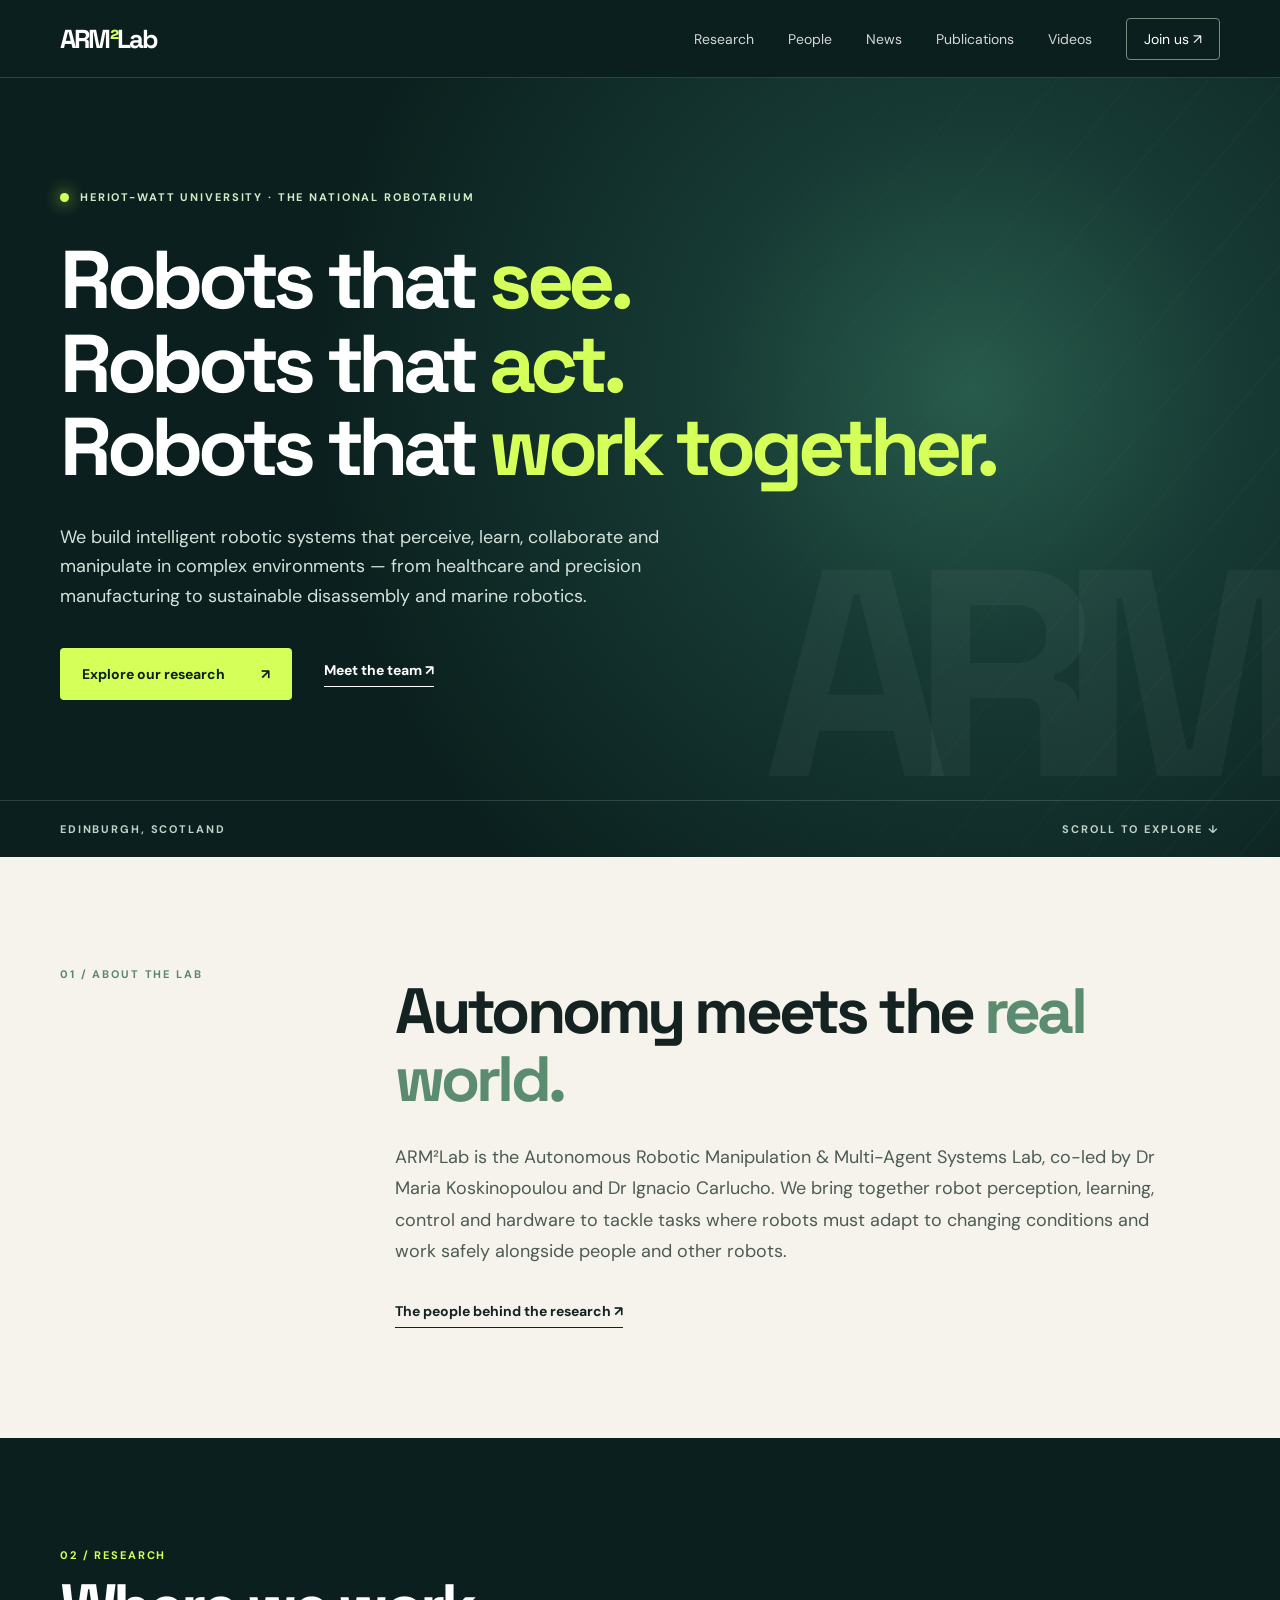
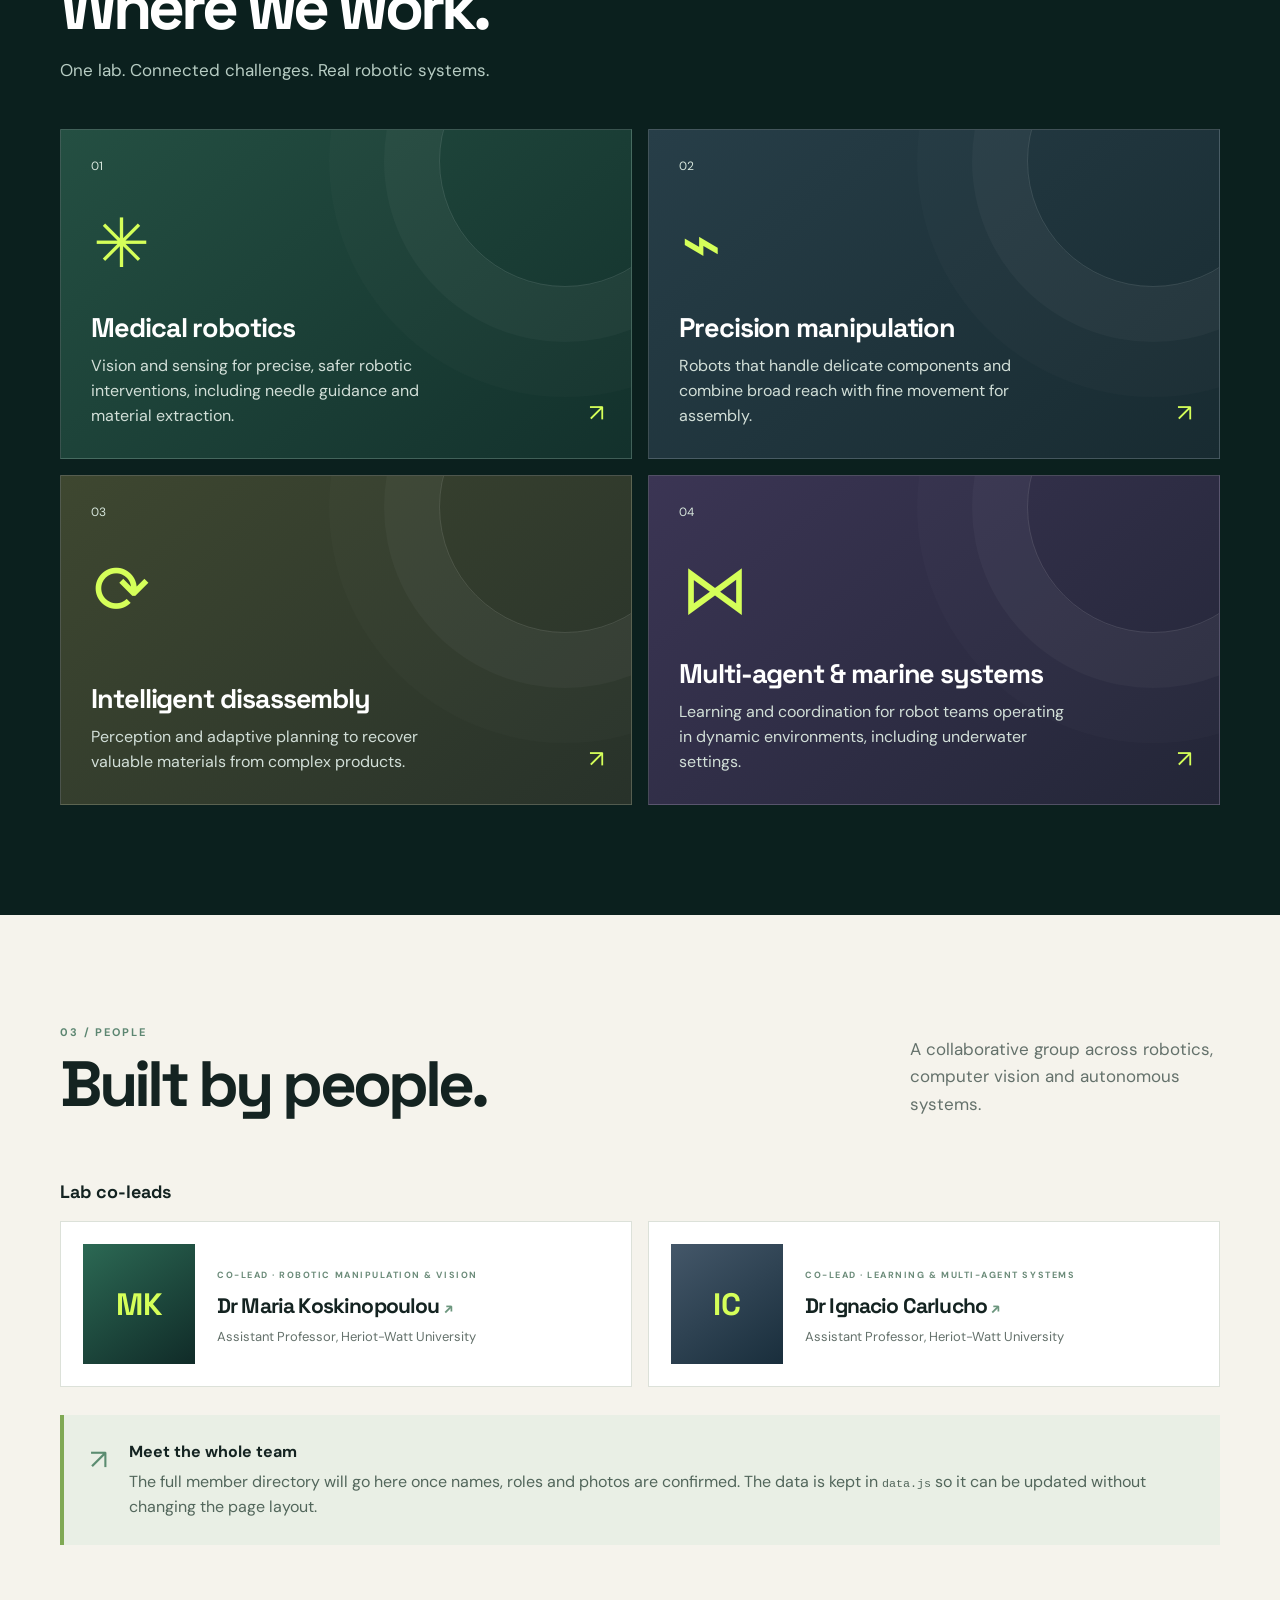
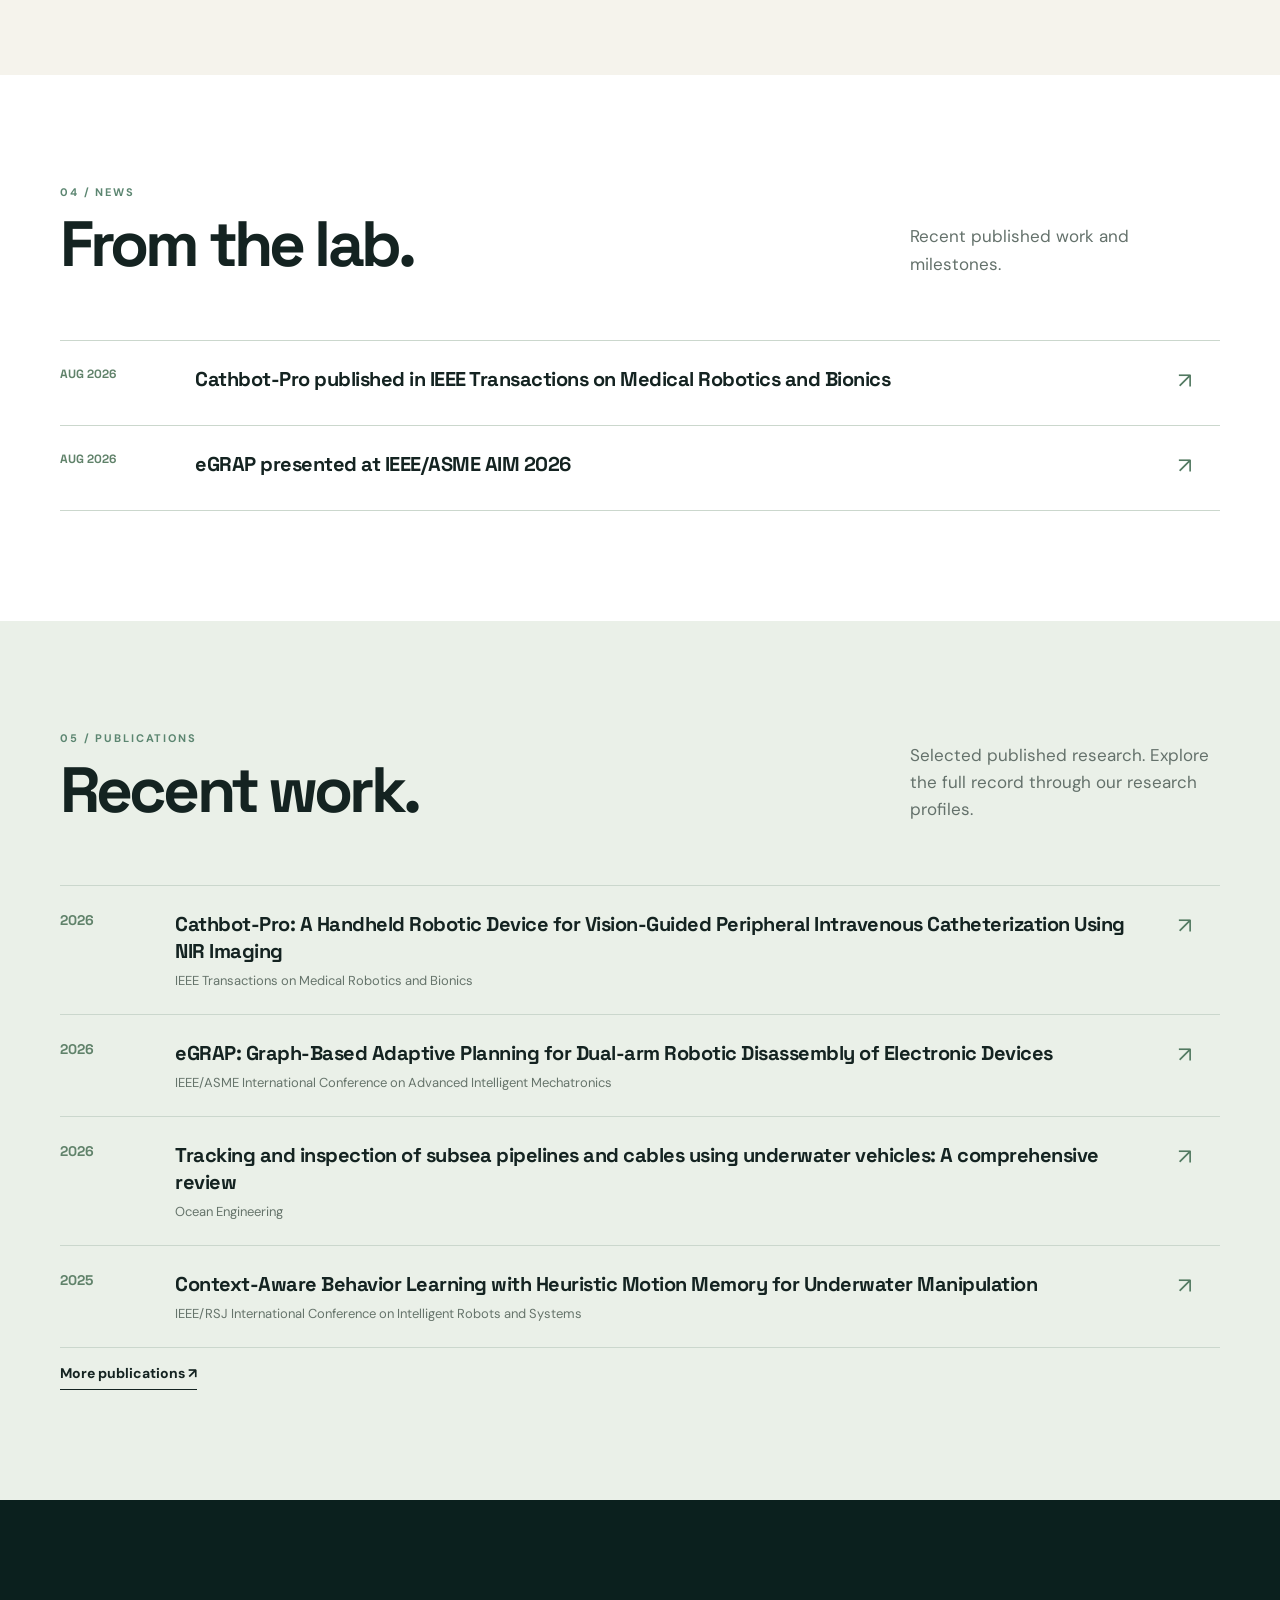
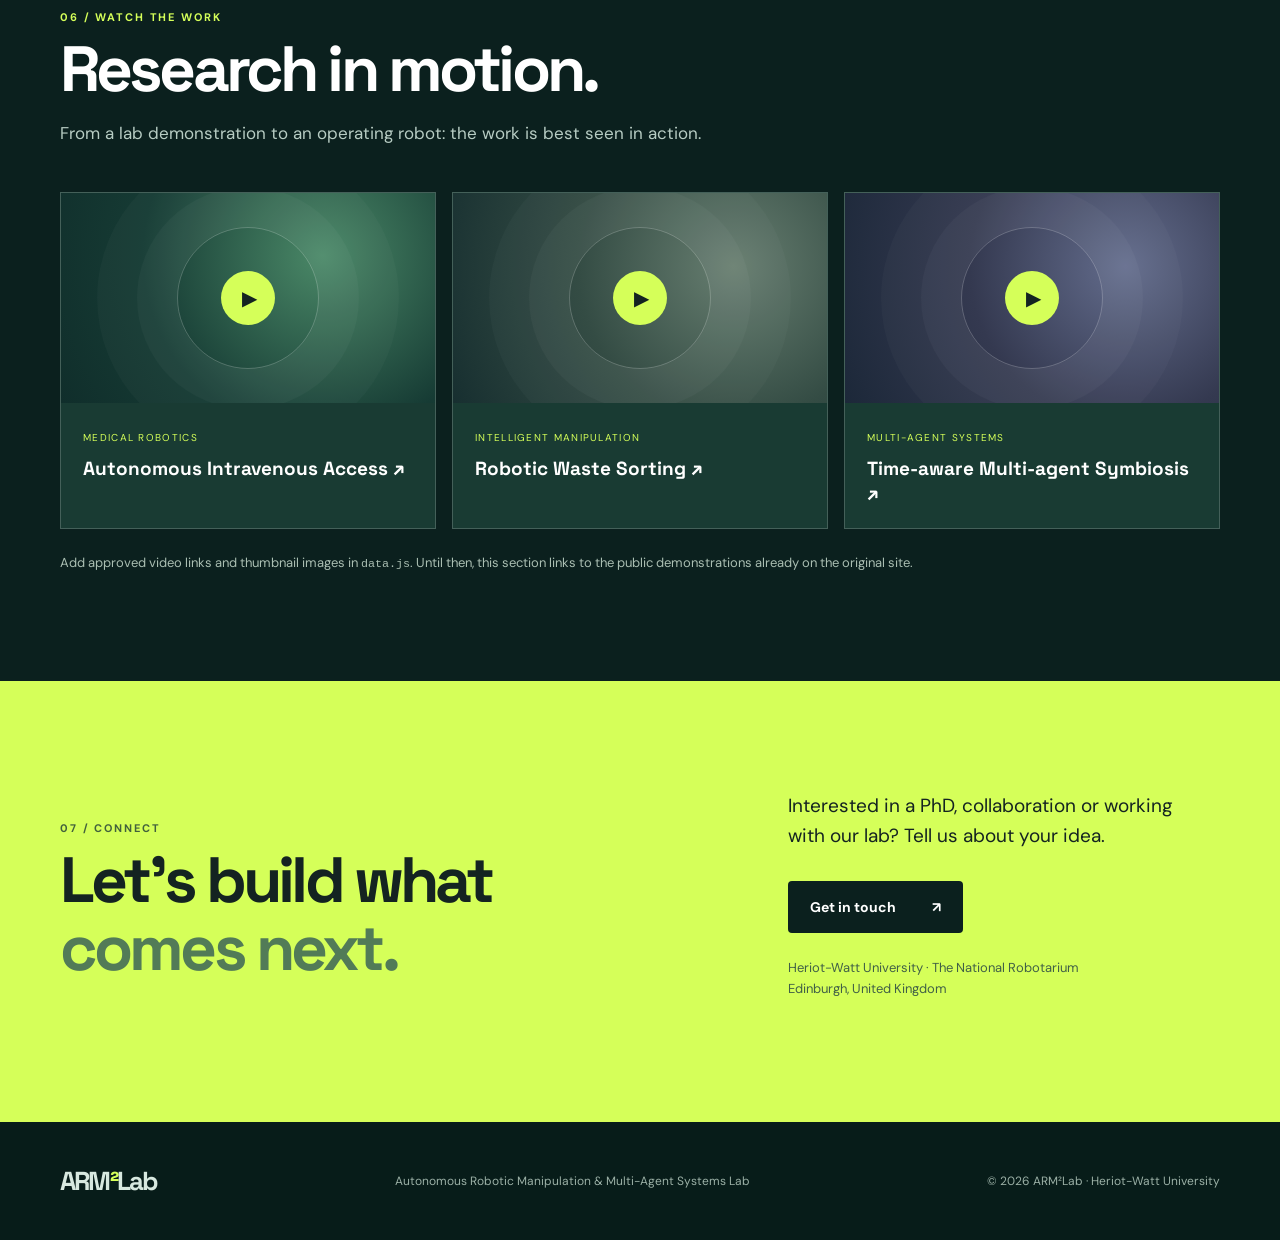
==== index.html @ a0a4d173 "Add files via upload" ====
<!doctype html>
<html lang="en">
<head>
  <meta charset="utf-8">
  <meta name="viewport" content="width=device-width, initial-scale=1">
  <meta name="description" content="ARM²Lab at Heriot-Watt University and the National Robotarium: autonomous robotic manipulation and multi-agent systems.">
  <title>ARM²Lab | Autonomous Robotic Manipulation & Multi-Agent Systems</title>
  <link rel="stylesheet" href="style.css">
</head>
<body>
  <header class="site-header"><a class="brand" href="#home" aria-label="ARM squared Lab home">ARM<span>²</span>Lab</a><button class="menu-toggle" aria-label="Open menu" aria-expanded="false">☰</button><nav id="nav"><a href="#research">Research</a><a href="#people">People</a><a href="#news">News</a><a href="#publications">Publications</a><a href="#media">Videos</a><a class="nav-contact" href="#contact">Join us ↗</a></nav></header>
  <main>
    <section class="hero" id="home"><div class="hero-grain"></div><div class="container hero-inner"><p class="eyebrow"><span class="pulse"></span> HERIOT-WATT UNIVERSITY · THE NATIONAL ROBOTARIUM</p><h1>Robots that <em>see.</em><br>Robots that <em>act.</em><br>Robots that <em>work together.</em></h1><p class="hero-lede">We build intelligent robotic systems that perceive, learn, collaborate and manipulate in complex environments — from healthcare and precision manufacturing to sustainable disassembly and marine robotics.</p><div class="hero-actions"><a class="button button-light" href="#research">Explore our research <span>↗</span></a><a class="text-link" href="#people">Meet the team <span>↗</span></a></div></div><div class="hero-mark" aria-hidden="true">ARM<span>²</span></div><div class="hero-footer"><span>EDINBURGH, SCOTLAND</span><span>SCROLL TO EXPLORE ↓</span></div></section>
    <section class="intro section"><div class="container intro-grid"><p class="section-index">01 / ABOUT THE LAB</p><div><h2>Autonomy meets the <span class="accent">real world.</span></h2><p>ARM²Lab is the Autonomous Robotic Manipulation & Multi-Agent Systems Lab, co-led by Dr Maria Koskinopoulou and Dr Ignacio Carlucho. We bring together robot perception, learning, control and hardware to tackle tasks where robots must adapt to changing conditions and work safely alongside people and other robots.</p><a class="inline-link" href="#people">The people behind the research ↗</a></div></div></section>
    <section class="research section dark-section" id="research"><div class="container"><div class="section-heading"><p class="section-index">02 / RESEARCH</p><h2>Where we work.</h2><p>One lab. Connected challenges. Real robotic systems.</p></div><div class="research-grid"><article class="research-card card-med"><span class="card-number">01</span><div class="card-icon">✳</div><h3>Medical robotics</h3><p>Vision and sensing for precise, safer robotic interventions, including needle guidance and material extraction.</p><span class="card-arrow">↗</span></article><article class="research-card card-ind"><span class="card-number">02</span><div class="card-icon">⌁</div><h3>Precision manipulation</h3><p>Robots that handle delicate components and combine broad reach with fine movement for assembly.</p><span class="card-arrow">↗</span></article><article class="research-card card-circ"><span class="card-number">03</span><div class="card-icon">⟳</div><h3>Intelligent disassembly</h3><p>Perception and adaptive planning to recover valuable materials from complex products.</p><span class="card-arrow">↗</span></article><article class="research-card card-multi"><span class="card-number">04</span><div class="card-icon">⋈</div><h3>Multi-agent & marine systems</h3><p>Learning and coordination for robot teams operating in dynamic environments, including underwater settings.</p><span class="card-arrow">↗</span></article></div></div></section>
    <section class="people section" id="people"><div class="container"><div class="section-heading split"><div><p class="section-index">03 / PEOPLE</p><h2>Built by people.</h2></div><p class="section-note">A collaborative group across robotics, computer vision and autonomous systems.</p></div><h3 class="subheading">Lab co-leads</h3><div class="leaders"><a class="person" href="https://researchportal.hw.ac.uk/en/persons/maria-koskinopoulou/" target="_blank" rel="noopener"><div class="avatar avatar-m">MK</div><div><span class="role">CO-LEAD · ROBOTIC MANIPULATION & VISION</span><h4>Dr Maria Koskinopoulou <span>↗</span></h4><p>Assistant Professor, Heriot-Watt University</p></div></a><a class="person" href="https://researchportal.hw.ac.uk/en/persons/ignacio-carlucho/" target="_blank" rel="noopener"><div class="avatar avatar-i">IC</div><div><span class="role">CO-LEAD · LEARNING & MULTI-AGENT SYSTEMS</span><h4>Dr Ignacio Carlucho <span>↗</span></h4><p>Assistant Professor, Heriot-Watt University</p></div></a></div><div class="team-note"><span>↗</span><div><strong>Meet the whole team</strong><p>The full member directory will go here once names, roles and photos are confirmed. The data is kept in <code>data.js</code> so it can be updated without changing the page layout.</p></div></div><div id="member-list" class="member-grid"></div></div></section>
    <section class="news section" id="news"><div class="container"><div class="section-heading split"><div><p class="section-index">04 / NEWS</p><h2>From the lab.</h2></div><p class="section-note">Recent published work and milestones.</p></div><div id="news-list" class="paper-list"></div></div></section>
    <section class="publications section" id="publications"><div class="container"><div class="section-heading split"><div><p class="section-index">05 / PUBLICATIONS</p><h2>Recent work.</h2></div><p class="section-note">Selected published research. Explore the full record through our research profiles.</p></div><div id="paper-list" class="paper-list"></div><a class="inline-link" href="https://researchportal.hw.ac.uk/en/persons/maria-koskinopoulou/" target="_blank" rel="noopener">More publications ↗</a></div></section>
    <section class="media section dark-section" id="media"><div class="container"><div class="section-heading"><p class="section-index">06 / WATCH THE WORK</p><h2>Research in motion.</h2><p>From a lab demonstration to an operating robot: the work is best seen in action.</p></div><div id="video-list" class="video-grid"></div><p class="media-footnote">Add approved video links and thumbnail images in <code>data.js</code>. Until then, this section links to the public demonstrations already on the original site.</p></div></section>
    <section class="contact section" id="contact"><div class="container contact-grid"><div><p class="section-index">07 / CONNECT</p><h2>Let's build what<br><em>comes next.</em></h2></div><div><p>Interested in a PhD, collaboration or working with our lab? Tell us about your idea.</p><a class="button button-dark" href="mailto:m.koskinopoulou@hw.ac.uk?subject=ARM2Lab%20enquiry">Get in touch <span>↗</span></a><p class="contact-location">Heriot-Watt University · The National Robotarium<br>Edinburgh, United Kingdom</p></div></div></section>
  </main>
  <footer><div class="container footer-grid"><a class="brand" href="#home">ARM<span>²</span>Lab</a><p>Autonomous Robotic Manipulation & Multi-Agent Systems Lab</p><p>© <span id="year"></span> ARM²Lab · Heriot-Watt University</p></div></footer>
  <script src="data.js"></script><script src="script.js"></script>
</body>
</html>
---- style.css ----
@import url('https://fonts.googleapis.com/css2?family=DM+Sans:wght@400;500;600;700&family=Space+Grotesk:wght@400;500;600;700&display=swap');
:root{--ink:#142321;--deep:#0b201e;--cream:#f5f3ec;--white:#fff;--lime:#d5ff59;--muted:#64716b;--line:#dce1d9}*{box-sizing:border-box}html{scroll-behavior:smooth}body{margin:0;background:var(--cream);color:var(--ink);font-family:'DM Sans',sans-serif}h1,h2,h3,h4,p{margin-top:0}h1,h2,h3,h4,.brand{font-family:'Space Grotesk',sans-serif}a{color:inherit;text-decoration:none}button{font:inherit}.container{width:min(1160px,calc(100% - 64px));margin:auto}.site-header{height:78px;display:flex;align-items:center;justify-content:space-between;padding:0 max(32px,calc((100vw - 1160px)/2));background:var(--deep);color:#fff;position:relative;z-index:10;border-bottom:1px solid #ffffff26}.brand{font-size:26px;font-weight:700;letter-spacing:-.07em}.brand span{color:var(--lime)}nav{display:flex;align-items:center;gap:34px;font-size:14px}nav a{opacity:.82;transition:.2s}nav a:hover{opacity:1;color:var(--lime)}nav .nav-contact{opacity:1;border:1px solid #7a8a80;padding:11px 17px;border-radius:4px}.menu-toggle{display:none}.hero{min-height:700px;background:radial-gradient(circle at 76% 40%,#285b4b 0,#173a34 25%,#0b201e 61%);color:white;position:relative;overflow:hidden;display:flex;flex-direction:column}.hero-grain{position:absolute;inset:0;background:repeating-linear-gradient(130deg,transparent 0 56px,#ffffff06 57px 58px);mask-image:linear-gradient(90deg,transparent 35%,black)}.hero-inner{position:relative;z-index:2;padding-top:112px;padding-bottom:100px}.eyebrow,.section-index,.role,.hero-footer{font-size:11px;font-weight:700;letter-spacing:.17em}.eyebrow{color:#d1ebc9;display:flex;align-items:center;gap:11px}.pulse{height:9px;width:9px;background:var(--lime);border-radius:50%;box-shadow:0 0 16px var(--lime)}h1{font-size:clamp(52px,6.4vw,96px);line-height:1.02;letter-spacing:-.065em;max-width:960px;margin:34px 0}h1 em,.contact h2 em{font-style:normal;color:var(--lime)}.hero-lede{font-size:18px;line-height:1.65;color:#d4e2da;max-width:660px}.hero-actions{display:flex;gap:32px;align-items:center;margin-top:36px}.button{display:inline-flex;justify-content:space-between;gap:36px;padding:17px 22px;border-radius:4px;font-weight:700;font-size:14px;transition:transform .2s}.button:hover{transform:translateY(-3px)}.button-light{background:var(--lime);color:var(--deep)}.text-link,.inline-link{font-size:14px;font-weight:700;border-bottom:1px solid currentColor;padding-bottom:7px}.hero-mark{position:absolute;right:-70px;bottom:35px;font:700 clamp(150px,23vw,390px)/1 'Space Grotesk';letter-spacing:-.13em;color:#ffffff0a;white-space:nowrap}.hero-mark span{color:#d5ff5914}.hero-footer{display:flex;justify-content:space-between;padding:21px max(32px,calc((100vw - 1160px)/2));border-top:1px solid #ffffff25;position:relative;color:#c0d1c9}.section{padding:110px 0;scroll-margin-top:0}.section-index{color:#5c8671}.intro-grid{display:grid;grid-template-columns:1fr 3fr;gap:60px}.intro h2,.section-heading h2,.contact h2{font-size:clamp(44px,5vw,72px);letter-spacing:-.06em;line-height:1.07;margin:10px 0 28px}.intro h2{max-width:730px}.accent{color:#5b8c70}.intro p:not(.section-index){font-size:18px;line-height:1.75;max-width:790px;color:#4c5b53}.inline-link{display:inline-block;margin-top:16px}.dark-section{background:var(--deep);color:#fff}.dark-section .section-index{color:var(--lime)}.section-heading{margin-bottom:45px}.section-heading h2{margin:10px 0 16px}.section-heading>p:not(.section-index),.section-note{color:var(--muted);font-size:17px;line-height:1.6}.dark-section .section-heading>p:not(.section-index){color:#b7ccc3}.split{display:flex;justify-content:space-between;gap:45px;align-items:end}.section-note{max-width:310px}.research-grid{display:grid;grid-template-columns:repeat(2,1fr);gap:16px}.research-card{position:relative;min-height:330px;padding:30px;overflow:hidden;border:1px solid #ffffff29;display:flex;flex-direction:column;justify-content:end;background:linear-gradient(140deg,#244f42,#13312c)}.research-card:before{content:"";position:absolute;width:250px;height:250px;border:1px solid #ffffff20;border-radius:50%;top:-95px;right:-60px;box-shadow:0 0 0 55px #ffffff08,0 0 0 110px #ffffff04}.card-ind{background:linear-gradient(140deg,#273e48,#182b31)}.card-circ{background:linear-gradient(140deg,#3e4730,#28322a)}.card-multi{background:linear-gradient(140deg,#3b3554,#232637)}.card-number{position:absolute;top:28px;left:30px;font-size:12px;color:#d7e6dc}.card-icon{position:absolute;top:70px;left:32px;font-size:68px;color:var(--lime);font-family:'Space Grotesk'}.research-card h3{font-size:27px;letter-spacing:-.04em;margin:0 0 9px;max-width:380px}.research-card p{color:#d2dfd8;line-height:1.55;max-width:390px;margin:0}.card-arrow{position:absolute;right:27px;bottom:30px;color:var(--lime);font-size:24px}.subheading{font-size:18px;margin:35px 0 18px}.leaders{display:grid;grid-template-columns:repeat(2,1fr);gap:16px}.person{background:#fff;border:1px solid var(--line);padding:22px;display:flex;gap:22px;align-items:center;transition:transform .2s}.person:hover{transform:translateY(-4px)}.avatar{flex:none;width:112px;height:120px;display:grid;place-items:center;font:700 31px 'Space Grotesk';color:#d5ff59;background:linear-gradient(145deg,#2c6954,#102b28)}.avatar-i{background:linear-gradient(145deg,#445769,#192e3c)}.role{font-size:9px;color:#6b8b79}.person h4{font-size:21px;letter-spacing:-.04em;margin:9px 0}.person h4 span{font-size:15px;color:#6c967e}.person p{font-size:13px;color:var(--muted);margin:0}.team-note{margin-top:28px;padding:26px;display:flex;gap:22px;background:#e9efe5;border-left:4px solid #80a954}.team-note>span{font-size:28px;color:#5b8c70}.team-note p{color:#52665b;margin:8px 0 0;line-height:1.55}.team-note code,.media-footnote code{font-size:.9em}.member-grid{display:grid;grid-template-columns:repeat(3,1fr);gap:12px;margin-top:20px}.member{padding:19px;background:#fff;border:1px solid var(--line)}.member strong{display:block;font-family:'Space Grotesk';font-size:17px}.member small{color:var(--muted)}.publications{background:#eaf0e8}.paper-list{border-top:1px solid #cbd7cd}.paper{display:grid;grid-template-columns:90px 1fr 42px;gap:25px;align-items:start;padding:25px 0;border-bottom:1px solid #cbd7cd}.paper-year{font:700 14px 'Space Grotesk';color:#60826a}.paper h3{font-size:20px;line-height:1.35;margin:0 0 7px;letter-spacing:-.025em}.paper p{color:#66746b;font-size:13px;margin:0}.paper-arrow{font-size:22px;color:#527961}.paper:hover h3{text-decoration:underline}.video-grid{display:grid;grid-template-columns:repeat(3,1fr);gap:16px}.video-card{display:block;border:1px solid #ffffff30;background:#193b33;transition:transform .2s}.video-card:hover{transform:translateY(-4px)}.video-visual{height:210px;display:grid;place-items:center;background:radial-gradient(circle at 70% 30%,#4a8867,#163b34 60%,#102e2b);position:relative;overflow:hidden}.video-card:nth-child(2) .video-visual{background:radial-gradient(circle at 75% 35%,#677e70,#344c44 50%,#172f30)}.video-card:nth-child(3) .video-visual{background:radial-gradient(circle at 75% 35%,#636c8c,#343950 50%,#1c2839)}.video-visual:before{content:"";width:140px;height:140px;border:1px solid #ffffff3a;border-radius:50%;box-shadow:0 0 0 40px #ffffff08,0 0 0 80px #ffffff06}.play{position:absolute;width:54px;height:54px;border-radius:50%;background:var(--lime);color:#142321;display:grid;place-items:center;font-size:20px;padding-left:3px}.video-body{padding:22px}.video-body small{font-size:10px;letter-spacing:.13em;color:var(--lime)}.video-body h3{font-size:19px;margin:10px 0 0}.media-footnote{color:#aabeb2;font-size:13px;margin:25px 0 0}.contact{background:var(--lime)}.contact-grid{display:grid;grid-template-columns:1.2fr .8fr;gap:80px;align-items:center}.contact .section-index{color:#42613c}.contact h2{margin-bottom:0}.contact h2 em{color:#527b57}.contact-grid>div:last-child>p:first-child{font-size:19px;line-height:1.6;max-width:400px}.button-dark{background:var(--deep);color:#fff;margin:10px 0 25px}.contact-location{font-size:13px;line-height:1.6;color:#416047}footer{background:#071c19;color:#d7e8df;padding:42px 0}.footer-grid{display:flex;align-items:center;justify-content:space-between;gap:20px}.footer-grid p{font-size:12px;color:#9bb0a6;margin:0}@media(max-width:800px){.container{width:min(100% - 36px,1160px)}.site-header{height:68px;padding:0 18px}.menu-toggle{display:block;background:none;border:0;color:#fff;font-size:27px;cursor:pointer}nav{display:none;position:absolute;top:68px;left:0;right:0;background:var(--deep);padding:20px;flex-direction:column;align-items:stretch;gap:0}nav.open{display:flex}nav a{padding:13px}.hero{min-height:660px}.hero-inner{padding-top:76px}.hero-footer{padding:18px;font-size:9px}.section{padding:72px 0}.intro-grid,.contact-grid{grid-template-columns:1fr;gap:20px}.research-grid,.leaders{grid-template-columns:1fr}.member-grid,.video-grid{grid-template-columns:repeat(2,1fr)}.split{align-items:start;flex-direction:column;gap:0}.section-note{max-width:600px}.footer-grid{flex-wrap:wrap}}@media(max-width:560px){h1{font-size:clamp(45px,12vw,65px)}.hero-lede{font-size:16px}.hero-actions{align-items:flex-start;flex-direction:column;gap:22px}.research-card{min-height:300px}.person{gap:14px;padding:14px}.avatar{width:78px;height:95px;font-size:22px}.person h4{font-size:17px}.role{font-size:8px}.member-grid,.video-grid{grid-template-columns:1fr}.paper{grid-template-columns:48px 1fr 20px;gap:12px}.paper h3{font-size:17px}.footer-grid{display:block}.footer-grid p{margin-top:16px}}

.news{background:#fff}.news .paper{grid-template-columns:110px 1fr 42px}.news .paper-year{font-size:12px}@media(max-width:560px){.news .paper{grid-template-columns:72px 1fr 20px}}
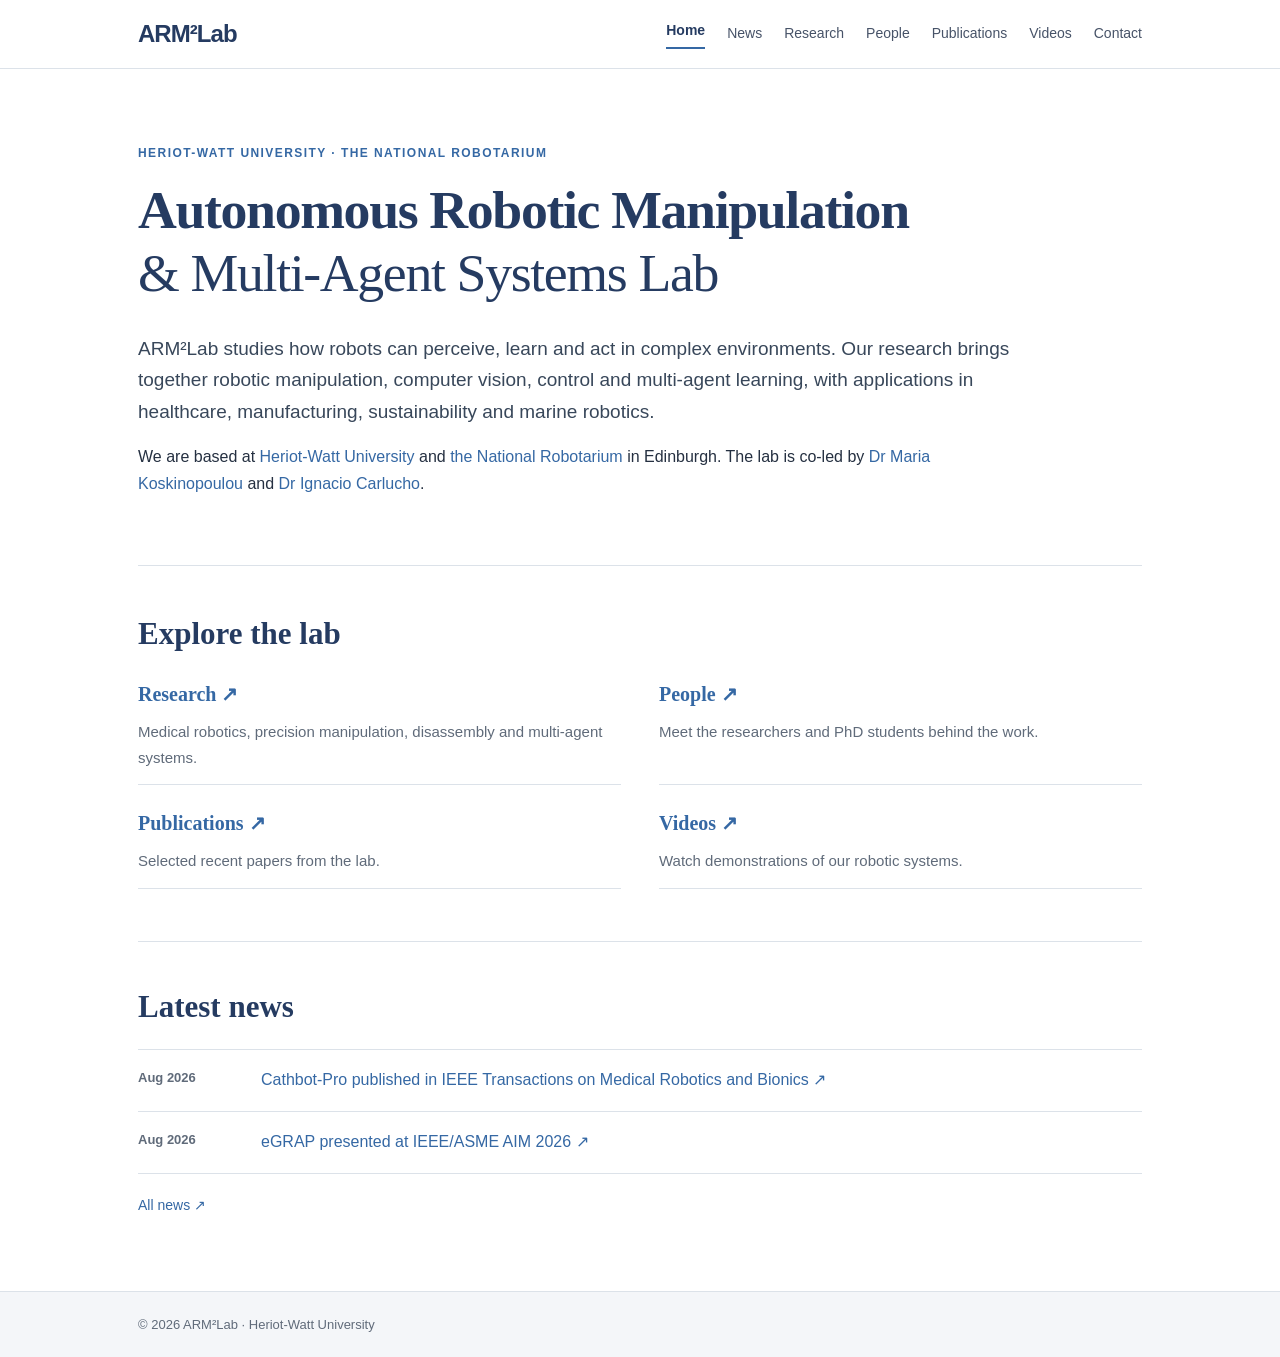
==== commit 86cf7fa6: "Add files via upload" ====
--- a/index.html
+++ b/index.html
@@ -1,25 +1 @@
-<!doctype html>
-<html lang="en">
-<head>
-  <meta charset="utf-8">
-  <meta name="viewport" content="width=device-width, initial-scale=1">
-  <meta name="description" content="ARM²Lab at Heriot-Watt University and the National Robotarium: autonomous robotic manipulation and multi-agent systems.">
-  <title>ARM²Lab | Autonomous Robotic Manipulation & Multi-Agent Systems</title>
-  <link rel="stylesheet" href="style.css">
-</head>
-<body>
-  <header class="site-header"><a class="brand" href="#home" aria-label="ARM squared Lab home">ARM<span>²</span>Lab</a><button class="menu-toggle" aria-label="Open menu" aria-expanded="false">☰</button><nav id="nav"><a href="#research">Research</a><a href="#people">People</a><a href="#news">News</a><a href="#publications">Publications</a><a href="#media">Videos</a><a class="nav-contact" href="#contact">Join us ↗</a></nav></header>
-  <main>
-    <section class="hero" id="home"><div class="hero-grain"></div><div class="container hero-inner"><p class="eyebrow"><span class="pulse"></span> HERIOT-WATT UNIVERSITY · THE NATIONAL ROBOTARIUM</p><h1>Robots that <em>see.</em><br>Robots that <em>act.</em><br>Robots that <em>work together.</em></h1><p class="hero-lede">We build intelligent robotic systems that perceive, learn, collaborate and manipulate in complex environments — from healthcare and precision manufacturing to sustainable disassembly and marine robotics.</p><div class="hero-actions"><a class="button button-light" href="#research">Explore our research <span>↗</span></a><a class="text-link" href="#people">Meet the team <span>↗</span></a></div></div><div class="hero-mark" aria-hidden="true">ARM<span>²</span></div><div class="hero-footer"><span>EDINBURGH, SCOTLAND</span><span>SCROLL TO EXPLORE ↓</span></div></section>
-    <section class="intro section"><div class="container intro-grid"><p class="section-index">01 / ABOUT THE LAB</p><div><h2>Autonomy meets the <span class="accent">real world.</span></h2><p>ARM²Lab is the Autonomous Robotic Manipulation & Multi-Agent Systems Lab, co-led by Dr Maria Koskinopoulou and Dr Ignacio Carlucho. We bring together robot perception, learning, control and hardware to tackle tasks where robots must adapt to changing conditions and work safely alongside people and other robots.</p><a class="inline-link" href="#people">The people behind the research ↗</a></div></div></section>
-    <section class="research section dark-section" id="research"><div class="container"><div class="section-heading"><p class="section-index">02 / RESEARCH</p><h2>Where we work.</h2><p>One lab. Connected challenges. Real robotic systems.</p></div><div class="research-grid"><article class="research-card card-med"><span class="card-number">01</span><div class="card-icon">✳</div><h3>Medical robotics</h3><p>Vision and sensing for precise, safer robotic interventions, including needle guidance and material extraction.</p><span class="card-arrow">↗</span></article><article class="research-card card-ind"><span class="card-number">02</span><div class="card-icon">⌁</div><h3>Precision manipulation</h3><p>Robots that handle delicate components and combine broad reach with fine movement for assembly.</p><span class="card-arrow">↗</span></article><article class="research-card card-circ"><span class="card-number">03</span><div class="card-icon">⟳</div><h3>Intelligent disassembly</h3><p>Perception and adaptive planning to recover valuable materials from complex products.</p><span class="card-arrow">↗</span></article><article class="research-card card-multi"><span class="card-number">04</span><div class="card-icon">⋈</div><h3>Multi-agent & marine systems</h3><p>Learning and coordination for robot teams operating in dynamic environments, including underwater settings.</p><span class="card-arrow">↗</span></article></div></div></section>
-    <section class="people section" id="people"><div class="container"><div class="section-heading split"><div><p class="section-index">03 / PEOPLE</p><h2>Built by people.</h2></div><p class="section-note">A collaborative group across robotics, computer vision and autonomous systems.</p></div><h3 class="subheading">Lab co-leads</h3><div class="leaders"><a class="person" href="https://researchportal.hw.ac.uk/en/persons/maria-koskinopoulou/" target="_blank" rel="noopener"><div class="avatar avatar-m">MK</div><div><span class="role">CO-LEAD · ROBOTIC MANIPULATION & VISION</span><h4>Dr Maria Koskinopoulou <span>↗</span></h4><p>Assistant Professor, Heriot-Watt University</p></div></a><a class="person" href="https://researchportal.hw.ac.uk/en/persons/ignacio-carlucho/" target="_blank" rel="noopener"><div class="avatar avatar-i">IC</div><div><span class="role">CO-LEAD · LEARNING & MULTI-AGENT SYSTEMS</span><h4>Dr Ignacio Carlucho <span>↗</span></h4><p>Assistant Professor, Heriot-Watt University</p></div></a></div><div class="team-note"><span>↗</span><div><strong>Meet the whole team</strong><p>The full member directory will go here once names, roles and photos are confirmed. The data is kept in <code>data.js</code> so it can be updated without changing the page layout.</p></div></div><div id="member-list" class="member-grid"></div></div></section>
-    <section class="news section" id="news"><div class="container"><div class="section-heading split"><div><p class="section-index">04 / NEWS</p><h2>From the lab.</h2></div><p class="section-note">Recent published work and milestones.</p></div><div id="news-list" class="paper-list"></div></div></section>
-    <section class="publications section" id="publications"><div class="container"><div class="section-heading split"><div><p class="section-index">05 / PUBLICATIONS</p><h2>Recent work.</h2></div><p class="section-note">Selected published research. Explore the full record through our research profiles.</p></div><div id="paper-list" class="paper-list"></div><a class="inline-link" href="https://researchportal.hw.ac.uk/en/persons/maria-koskinopoulou/" target="_blank" rel="noopener">More publications ↗</a></div></section>
-    <section class="media section dark-section" id="media"><div class="container"><div class="section-heading"><p class="section-index">06 / WATCH THE WORK</p><h2>Research in motion.</h2><p>From a lab demonstration to an operating robot: the work is best seen in action.</p></div><div id="video-list" class="video-grid"></div><p class="media-footnote">Add approved video links and thumbnail images in <code>data.js</code>. Until then, this section links to the public demonstrations already on the original site.</p></div></section>
-    <section class="contact section" id="contact"><div class="container contact-grid"><div><p class="section-index">07 / CONNECT</p><h2>Let's build what<br><em>comes next.</em></h2></div><div><p>Interested in a PhD, collaboration or working with our lab? Tell us about your idea.</p><a class="button button-dark" href="mailto:m.koskinopoulou@hw.ac.uk?subject=ARM2Lab%20enquiry">Get in touch <span>↗</span></a><p class="contact-location">Heriot-Watt University · The National Robotarium<br>Edinburgh, United Kingdom</p></div></div></section>
-  </main>
-  <footer><div class="container footer-grid"><a class="brand" href="#home">ARM<span>²</span>Lab</a><p>Autonomous Robotic Manipulation & Multi-Agent Systems Lab</p><p>© <span id="year"></span> ARM²Lab · Heriot-Watt University</p></div></footer>
-  <script src="data.js"></script><script src="script.js"></script>
-</body>
-</html>
+<!doctype html><html lang="en"><head><meta charset="utf-8"><meta name="viewport" content="width=device-width, initial-scale=1"><meta name="description" content="ARM²Lab, the Autonomous Robotic Manipulation and Multi-Agent Systems Lab at Heriot-Watt University and the National Robotarium."><link rel="stylesheet" href="style.css"><title>Home | ARM²Lab</title></head><body><header class="site-header"><div class="container header-inner"><a class="brand" href="index.html">ARM²Lab</a><button class="menu-toggle" aria-label="Open menu" aria-expanded="false">☰</button><nav><a href="index.html" aria-current="page">Home</a><a href="news.html">News</a><a href="research.html">Research</a><a href="people.html">People</a><a href="publications.html">Publications</a><a href="videos.html">Videos</a><a href="contact.html">Contact</a></nav></div></header><main class="container"><section class="intro" id="home"><p class="affiliation">HERIOT-WATT UNIVERSITY · THE NATIONAL ROBOTARIUM</p><h1>Autonomous Robotic Manipulation<br><span>&amp; Multi-Agent Systems Lab</span></h1><p class="intro-text">ARM²Lab studies how robots can perceive, learn and act in complex environments. Our research brings together robotic manipulation, computer vision, control and multi-agent learning, with applications in healthcare, manufacturing, sustainability and marine robotics.</p><p>We are based at <a href="https://www.hw.ac.uk/" target="_blank" rel="noopener">Heriot-Watt University</a> and <a href="https://thenationalrobotarium.com/" target="_blank" rel="noopener">the National Robotarium</a> in Edinburgh. The lab is co-led by <a href="https://researchportal.hw.ac.uk/en/persons/maria-koskinopoulou/" target="_blank" rel="noopener">Dr Maria Koskinopoulou</a> and <a href="https://researchportal.hw.ac.uk/en/persons/ignacio-carlucho/" target="_blank" rel="noopener">Dr Ignacio Carlucho</a>.</p></section><section class="home-links"><h2>Explore the lab</h2><div class="research-grid"><article><h3><a href="research.html">Research ↗</a></h3><p>Medical robotics, precision manipulation, disassembly and multi-agent systems.</p></article><article><h3><a href="people.html">People ↗</a></h3><p>Meet the researchers and PhD students behind the work.</p></article><article><h3><a href="publications.html">Publications ↗</a></h3><p>Selected recent papers from the lab.</p></article><article><h3><a href="videos.html">Videos ↗</a></h3><p>Watch demonstrations of our robotic systems.</p></article></div></section><section class="section"><h2>Latest news</h2><div id="news-list" class="news-list"></div><p class="more-link"><a href="news.html">All news ↗</a></p></section></main><footer><div class="container">© <span id="year"></span> ARM²Lab · Heriot-Watt University</div></footer><script src="data.js"></script><script src="script.js"></script></body></html>
--- a/style.css
+++ b/style.css
@@ -1,4 +1,3 @@
-@import url('https://fonts.googleapis.com/css2?family=DM+Sans:wght@400;500;600;700&family=Space+Grotesk:wght@400;500;600;700&display=swap');
-:root{--ink:#142321;--deep:#0b201e;--cream:#f5f3ec;--white:#fff;--lime:#d5ff59;--muted:#64716b;--line:#dce1d9}*{box-sizing:border-box}html{scroll-behavior:smooth}body{margin:0;background:var(--cream);color:var(--ink);font-family:'DM Sans',sans-serif}h1,h2,h3,h4,p{margin-top:0}h1,h2,h3,h4,.brand{font-family:'Space Grotesk',sans-serif}a{color:inherit;text-decoration:none}button{font:inherit}.container{width:min(1160px,calc(100% - 64px));margin:auto}.site-header{height:78px;display:flex;align-items:center;justify-content:space-between;padding:0 max(32px,calc((100vw - 1160px)/2));background:var(--deep);color:#fff;position:relative;z-index:10;border-bottom:1px solid #ffffff26}.brand{font-size:26px;font-weight:700;letter-spacing:-.07em}.brand span{color:var(--lime)}nav{display:flex;align-items:center;gap:34px;font-size:14px}nav a{opacity:.82;transition:.2s}nav a:hover{opacity:1;color:var(--lime)}nav .nav-contact{opacity:1;border:1px solid #7a8a80;padding:11px 17px;border-radius:4px}.menu-toggle{display:none}.hero{min-height:700px;background:radial-gradient(circle at 76% 40%,#285b4b 0,#173a34 25%,#0b201e 61%);color:white;position:relative;overflow:hidden;display:flex;flex-direction:column}.hero-grain{position:absolute;inset:0;background:repeating-linear-gradient(130deg,transparent 0 56px,#ffffff06 57px 58px);mask-image:linear-gradient(90deg,transparent 35%,black)}.hero-inner{position:relative;z-index:2;padding-top:112px;padding-bottom:100px}.eyebrow,.section-index,.role,.hero-footer{font-size:11px;font-weight:700;letter-spacing:.17em}.eyebrow{color:#d1ebc9;display:flex;align-items:center;gap:11px}.pulse{height:9px;width:9px;background:var(--lime);border-radius:50%;box-shadow:0 0 16px var(--lime)}h1{font-size:clamp(52px,6.4vw,96px);line-height:1.02;letter-spacing:-.065em;max-width:960px;margin:34px 0}h1 em,.contact h2 em{font-style:normal;color:var(--lime)}.hero-lede{font-size:18px;line-height:1.65;color:#d4e2da;max-width:660px}.hero-actions{display:flex;gap:32px;align-items:center;margin-top:36px}.button{display:inline-flex;justify-content:space-between;gap:36px;padding:17px 22px;border-radius:4px;font-weight:700;font-size:14px;transition:transform .2s}.button:hover{transform:translateY(-3px)}.button-light{background:var(--lime);color:var(--deep)}.text-link,.inline-link{font-size:14px;font-weight:700;border-bottom:1px solid currentColor;padding-bottom:7px}.hero-mark{position:absolute;right:-70px;bottom:35px;font:700 clamp(150px,23vw,390px)/1 'Space Grotesk';letter-spacing:-.13em;color:#ffffff0a;white-space:nowrap}.hero-mark span{color:#d5ff5914}.hero-footer{display:flex;justify-content:space-between;padding:21px max(32px,calc((100vw - 1160px)/2));border-top:1px solid #ffffff25;position:relative;color:#c0d1c9}.section{padding:110px 0;scroll-margin-top:0}.section-index{color:#5c8671}.intro-grid{display:grid;grid-template-columns:1fr 3fr;gap:60px}.intro h2,.section-heading h2,.contact h2{font-size:clamp(44px,5vw,72px);letter-spacing:-.06em;line-height:1.07;margin:10px 0 28px}.intro h2{max-width:730px}.accent{color:#5b8c70}.intro p:not(.section-index){font-size:18px;line-height:1.75;max-width:790px;color:#4c5b53}.inline-link{display:inline-block;margin-top:16px}.dark-section{background:var(--deep);color:#fff}.dark-section .section-index{color:var(--lime)}.section-heading{margin-bottom:45px}.section-heading h2{margin:10px 0 16px}.section-heading>p:not(.section-index),.section-note{color:var(--muted);font-size:17px;line-height:1.6}.dark-section .section-heading>p:not(.section-index){color:#b7ccc3}.split{display:flex;justify-content:space-between;gap:45px;align-items:end}.section-note{max-width:310px}.research-grid{display:grid;grid-template-columns:repeat(2,1fr);gap:16px}.research-card{position:relative;min-height:330px;padding:30px;overflow:hidden;border:1px solid #ffffff29;display:flex;flex-direction:column;justify-content:end;background:linear-gradient(140deg,#244f42,#13312c)}.research-card:before{content:"";position:absolute;width:250px;height:250px;border:1px solid #ffffff20;border-radius:50%;top:-95px;right:-60px;box-shadow:0 0 0 55px #ffffff08,0 0 0 110px #ffffff04}.card-ind{background:linear-gradient(140deg,#273e48,#182b31)}.card-circ{background:linear-gradient(140deg,#3e4730,#28322a)}.card-multi{background:linear-gradient(140deg,#3b3554,#232637)}.card-number{position:absolute;top:28px;left:30px;font-size:12px;color:#d7e6dc}.card-icon{position:absolute;top:70px;left:32px;font-size:68px;color:var(--lime);font-family:'Space Grotesk'}.research-card h3{font-size:27px;letter-spacing:-.04em;margin:0 0 9px;max-width:380px}.research-card p{color:#d2dfd8;line-height:1.55;max-width:390px;margin:0}.card-arrow{position:absolute;right:27px;bottom:30px;color:var(--lime);font-size:24px}.subheading{font-size:18px;margin:35px 0 18px}.leaders{display:grid;grid-template-columns:repeat(2,1fr);gap:16px}.person{background:#fff;border:1px solid var(--line);padding:22px;display:flex;gap:22px;align-items:center;transition:transform .2s}.person:hover{transform:translateY(-4px)}.avatar{flex:none;width:112px;height:120px;display:grid;place-items:center;font:700 31px 'Space Grotesk';color:#d5ff59;background:linear-gradient(145deg,#2c6954,#102b28)}.avatar-i{background:linear-gradient(145deg,#445769,#192e3c)}.role{font-size:9px;color:#6b8b79}.person h4{font-size:21px;letter-spacing:-.04em;margin:9px 0}.person h4 span{font-size:15px;color:#6c967e}.person p{font-size:13px;color:var(--muted);margin:0}.team-note{margin-top:28px;padding:26px;display:flex;gap:22px;background:#e9efe5;border-left:4px solid #80a954}.team-note>span{font-size:28px;color:#5b8c70}.team-note p{color:#52665b;margin:8px 0 0;line-height:1.55}.team-note code,.media-footnote code{font-size:.9em}.member-grid{display:grid;grid-template-columns:repeat(3,1fr);gap:12px;margin-top:20px}.member{padding:19px;background:#fff;border:1px solid var(--line)}.member strong{display:block;font-family:'Space Grotesk';font-size:17px}.member small{color:var(--muted)}.publications{background:#eaf0e8}.paper-list{border-top:1px solid #cbd7cd}.paper{display:grid;grid-template-columns:90px 1fr 42px;gap:25px;align-items:start;padding:25px 0;border-bottom:1px solid #cbd7cd}.paper-year{font:700 14px 'Space Grotesk';color:#60826a}.paper h3{font-size:20px;line-height:1.35;margin:0 0 7px;letter-spacing:-.025em}.paper p{color:#66746b;font-size:13px;margin:0}.paper-arrow{font-size:22px;color:#527961}.paper:hover h3{text-decoration:underline}.video-grid{display:grid;grid-template-columns:repeat(3,1fr);gap:16px}.video-card{display:block;border:1px solid #ffffff30;background:#193b33;transition:transform .2s}.video-card:hover{transform:translateY(-4px)}.video-visual{height:210px;display:grid;place-items:center;background:radial-gradient(circle at 70% 30%,#4a8867,#163b34 60%,#102e2b);position:relative;overflow:hidden}.video-card:nth-child(2) .video-visual{background:radial-gradient(circle at 75% 35%,#677e70,#344c44 50%,#172f30)}.video-card:nth-child(3) .video-visual{background:radial-gradient(circle at 75% 35%,#636c8c,#343950 50%,#1c2839)}.video-visual:before{content:"";width:140px;height:140px;border:1px solid #ffffff3a;border-radius:50%;box-shadow:0 0 0 40px #ffffff08,0 0 0 80px #ffffff06}.play{position:absolute;width:54px;height:54px;border-radius:50%;background:var(--lime);color:#142321;display:grid;place-items:center;font-size:20px;padding-left:3px}.video-body{padding:22px}.video-body small{font-size:10px;letter-spacing:.13em;color:var(--lime)}.video-body h3{font-size:19px;margin:10px 0 0}.media-footnote{color:#aabeb2;font-size:13px;margin:25px 0 0}.contact{background:var(--lime)}.contact-grid{display:grid;grid-template-columns:1.2fr .8fr;gap:80px;align-items:center}.contact .section-index{color:#42613c}.contact h2{margin-bottom:0}.contact h2 em{color:#527b57}.contact-grid>div:last-child>p:first-child{font-size:19px;line-height:1.6;max-width:400px}.button-dark{background:var(--deep);color:#fff;margin:10px 0 25px}.contact-location{font-size:13px;line-height:1.6;color:#416047}footer{background:#071c19;color:#d7e8df;padding:42px 0}.footer-grid{display:flex;align-items:center;justify-content:space-between;gap:20px}.footer-grid p{font-size:12px;color:#9bb0a6;margin:0}@media(max-width:800px){.container{width:min(100% - 36px,1160px)}.site-header{height:68px;padding:0 18px}.menu-toggle{display:block;background:none;border:0;color:#fff;font-size:27px;cursor:pointer}nav{display:none;position:absolute;top:68px;left:0;right:0;background:var(--deep);padding:20px;flex-direction:column;align-items:stretch;gap:0}nav.open{display:flex}nav a{padding:13px}.hero{min-height:660px}.hero-inner{padding-top:76px}.hero-footer{padding:18px;font-size:9px}.section{padding:72px 0}.intro-grid,.contact-grid{grid-template-columns:1fr;gap:20px}.research-grid,.leaders{grid-template-columns:1fr}.member-grid,.video-grid{grid-template-columns:repeat(2,1fr)}.split{align-items:start;flex-direction:column;gap:0}.section-note{max-width:600px}.footer-grid{flex-wrap:wrap}}@media(max-width:560px){h1{font-size:clamp(45px,12vw,65px)}.hero-lede{font-size:16px}.hero-actions{align-items:flex-start;flex-direction:column;gap:22px}.research-card{min-height:300px}.person{gap:14px;padding:14px}.avatar{width:78px;height:95px;font-size:22px}.person h4{font-size:17px}.role{font-size:8px}.member-grid,.video-grid{grid-template-columns:1fr}.paper{grid-template-columns:48px 1fr 20px;gap:12px}.paper h3{font-size:17px}.footer-grid{display:block}.footer-grid p{margin-top:16px}}
+:root{--text:#253041;--muted:#606b7a;--navy:#253b61;--blue:#3568a4;--border:#dce2e9;--light:#f4f6f9}*{box-sizing:border-box}html{scroll-behavior:smooth}body{margin:0;background:#fff;color:var(--text);font:16px/1.68 -apple-system,BlinkMacSystemFont,"Segoe UI",Roboto,Arial,sans-serif}a{color:var(--blue);text-decoration:none}a:hover{text-decoration:underline}.container{max-width:1060px;margin:0 auto;padding:0 28px}.site-header{background:#fff;border-bottom:1px solid var(--border);position:sticky;top:0;z-index:10}.header-inner{display:flex;align-items:center;justify-content:space-between;min-height:68px;gap:22px}.brand{font-size:24px;font-weight:700;color:var(--navy);letter-spacing:-.04em;white-space:nowrap}.brand:hover{text-decoration:none}nav{display:flex;gap:22px;align-items:center}nav a{font-size:14px;color:#475368}nav a:hover{color:var(--blue)}.menu-toggle{display:none}.intro{padding:74px 0 50px;max-width:890px}.affiliation{font-size:12px;letter-spacing:.12em;font-weight:700;color:var(--blue);margin:0 0 16px}h1,h2,h3,h4{font-family:Georgia,"Times New Roman",serif;font-weight:600}h1{font-size:clamp(33px,4.2vw,54px);line-height:1.17;letter-spacing:-.025em;color:var(--navy);margin:0 0 28px}h1 span{font-weight:400}p{margin:0 0 17px}.intro-text{font-size:19px;line-height:1.65;color:#38475a}.section{border-top:1px solid var(--border);padding:46px 0 56px;scroll-margin-top:75px}.section h2{font-size:31px;line-height:1.25;color:var(--navy);margin:0 0 23px}.section-lead{color:var(--muted);margin-top:-10px}.news-list,.paper-list{border-top:1px solid var(--border)}.news-item,.paper{display:grid;grid-template-columns:105px 1fr;gap:18px;padding:17px 0;border-bottom:1px solid var(--border)}.news-item time,.paper-year{font-size:13px;font-weight:700;color:var(--muted)}.news-item p,.paper p{margin:0}.research-grid{display:grid;grid-template-columns:repeat(2,1fr);gap:22px 38px;margin-top:26px}.research-grid article{padding:0 0 14px;border-bottom:1px solid var(--border)}.research-grid h3{font-size:20px;color:var(--navy);margin:0 0 8px}.research-grid p{color:var(--muted);font-size:15px;margin:0}.group-heading{font-size:21px;color:var(--navy);margin:30px 0 16px}.leaders{display:grid;grid-template-columns:repeat(2,1fr);gap:28px}.leader{display:flex;align-items:center;gap:17px}.portrait{width:96px;height:96px;flex:none;object-fit:cover;border-radius:50%;background:var(--light)}.initials{display:grid;place-items:center;font:600 25px Georgia,serif;color:var(--navy);border:1px solid var(--border)}.leader h4,.member h4{font-size:18px;line-height:1.25;margin:0 0 5px}.leader p,.member p{color:var(--muted);font-size:14px;line-height:1.45;margin:0}.member-grid{display:grid;grid-template-columns:repeat(3,1fr);gap:22px 26px}.member{display:flex;align-items:center;gap:13px;padding:14px 0;border-top:1px solid var(--border)}.member .portrait{width:68px;height:68px}.member .initials{font-size:17px}.paper{grid-template-columns:60px 1fr}.paper h3{font:600 17px/1.4 -apple-system,BlinkMacSystemFont,"Segoe UI",Roboto,Arial,sans-serif;margin:0 0 4px}.paper p{font-size:14px;color:var(--muted)}.more-link{margin-top:20px;font-size:14px}.video-list{display:grid;grid-template-columns:repeat(3,1fr);gap:18px}.video-item{border:1px solid var(--border);background:var(--light);padding:18px;min-height:125px}.video-item small{font-size:11px;color:var(--muted);text-transform:uppercase;letter-spacing:.08em}.video-item h3{font-size:18px;line-height:1.3;margin:12px 0 0}.contact p{max-width:780px}footer{background:var(--light);border-top:1px solid var(--border);padding:22px 0;color:var(--muted);font-size:13px}@media(max-width:850px){nav{gap:12px}nav a{font-size:12px}.member-grid{grid-template-columns:repeat(2,1fr)}}@media(max-width:650px){.container{padding:0 20px}.header-inner{min-height:62px}.menu-toggle{display:block;background:transparent;border:0;font-size:24px;color:var(--navy);cursor:pointer}nav{display:none;position:absolute;top:62px;left:0;right:0;padding:10px 20px 18px;background:white;border-bottom:1px solid var(--border);flex-direction:column;align-items:stretch;gap:0}nav.open{display:flex}nav a{padding:9px 0;font-size:15px}.intro{padding:50px 0 34px}h1{font-size:36px}.section{padding:36px 0 44px}.research-grid,.leaders,.member-grid,.video-list{grid-template-columns:1fr}.news-item{grid-template-columns:85px 1fr;gap:8px}.member{padding:10px 0}}
 
-.news{background:#fff}.news .paper{grid-template-columns:110px 1fr 42px}.news .paper-year{font-size:12px}@media(max-width:560px){.news .paper{grid-template-columns:72px 1fr 20px}}
+nav a[aria-current="page"]{color:var(--navy);font-weight:700;border-bottom:2px solid var(--blue);padding-bottom:4px}.page-title{padding:58px 0 18px}.page-title h1{margin:0;font-size:42px}.page-title+.section{border-top:0;padding-top:0}.home-links{border-top:1px solid var(--border);padding:42px 0 52px}.home-links h2{font-size:31px;color:var(--navy);margin:0 0 18px}.home-links .research-grid{margin-top:0}@media(max-width:650px){nav a[aria-current="page"]{border:0}.page-title{padding:40px 0 12px}}
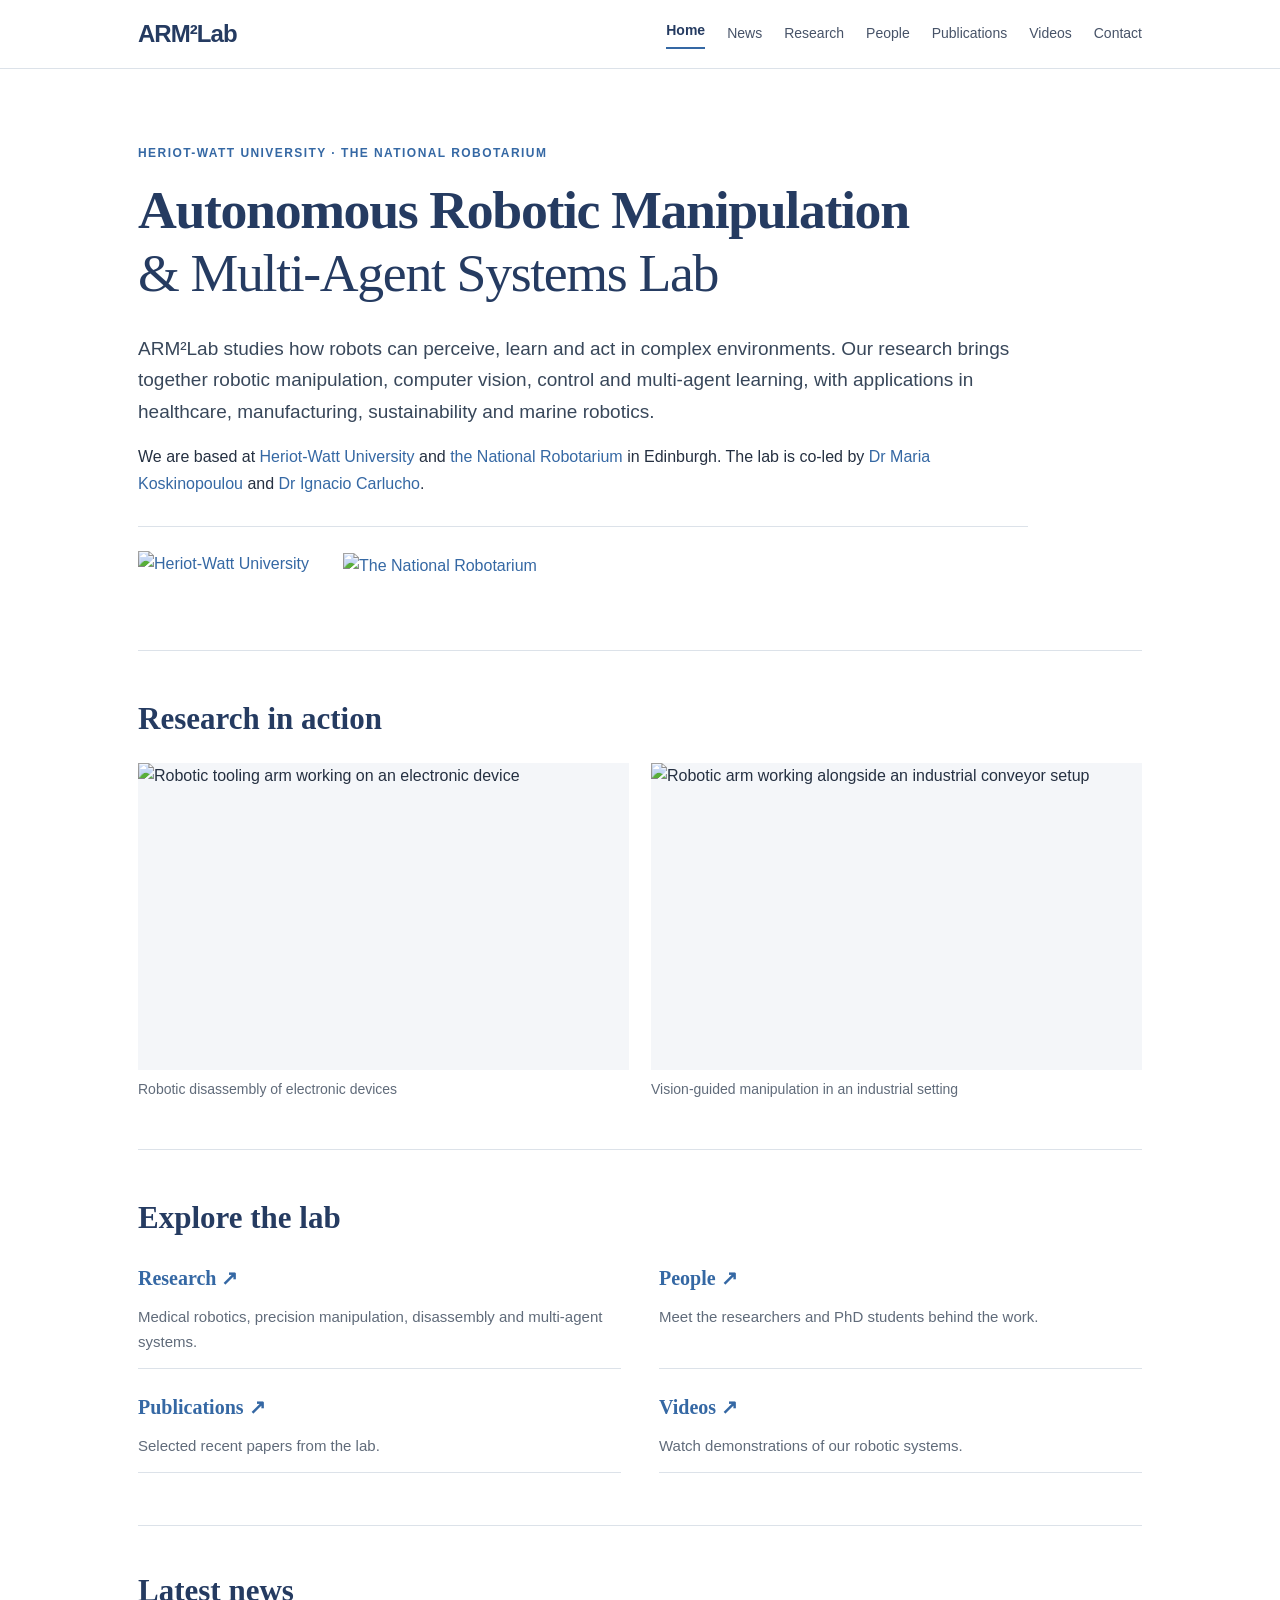
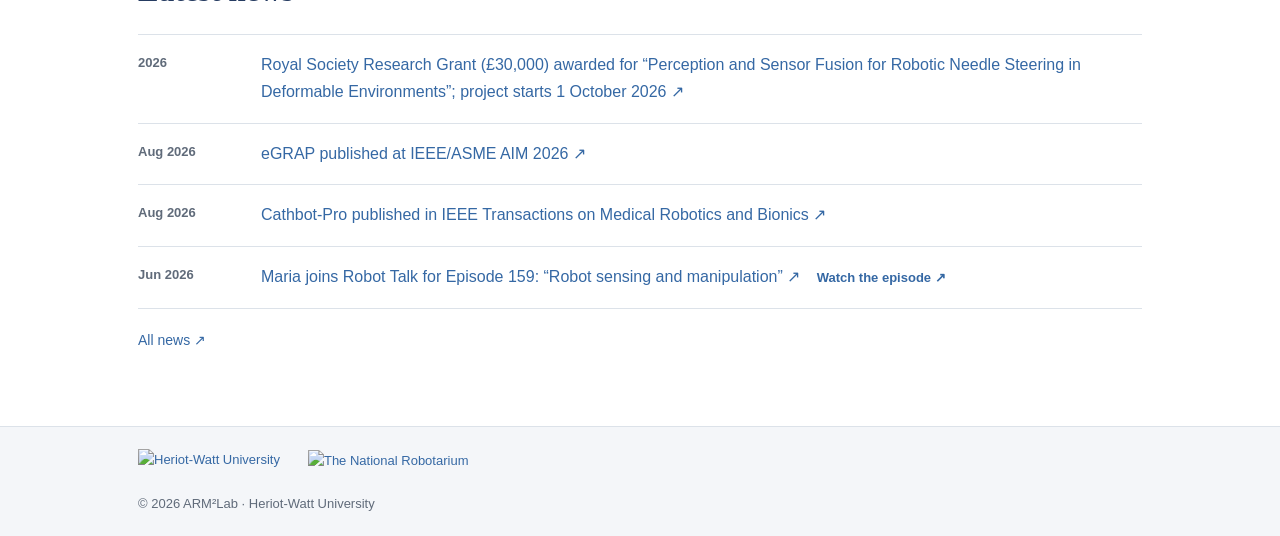
==== commit 29376693: "Add files via upload" ====
--- a/index.html
+++ b/index.html
@@ -1 +1 @@
-<!doctype html><html lang="en"><head><meta charset="utf-8"><meta name="viewport" content="width=device-width, initial-scale=1"><meta name="description" content="ARM²Lab, the Autonomous Robotic Manipulation and Multi-Agent Systems Lab at Heriot-Watt University and the National Robotarium."><link rel="stylesheet" href="style.css"><title>Home | ARM²Lab</title></head><body><header class="site-header"><div class="container header-inner"><a class="brand" href="index.html">ARM²Lab</a><button class="menu-toggle" aria-label="Open menu" aria-expanded="false">☰</button><nav><a href="index.html" aria-current="page">Home</a><a href="news.html">News</a><a href="research.html">Research</a><a href="people.html">People</a><a href="publications.html">Publications</a><a href="videos.html">Videos</a><a href="contact.html">Contact</a></nav></div></header><main class="container"><section class="intro" id="home"><p class="affiliation">HERIOT-WATT UNIVERSITY · THE NATIONAL ROBOTARIUM</p><h1>Autonomous Robotic Manipulation<br><span>&amp; Multi-Agent Systems Lab</span></h1><p class="intro-text">ARM²Lab studies how robots can perceive, learn and act in complex environments. Our research brings together robotic manipulation, computer vision, control and multi-agent learning, with applications in healthcare, manufacturing, sustainability and marine robotics.</p><p>We are based at <a href="https://www.hw.ac.uk/" target="_blank" rel="noopener">Heriot-Watt University</a> and <a href="https://thenationalrobotarium.com/" target="_blank" rel="noopener">the National Robotarium</a> in Edinburgh. The lab is co-led by <a href="https://researchportal.hw.ac.uk/en/persons/maria-koskinopoulou/" target="_blank" rel="noopener">Dr Maria Koskinopoulou</a> and <a href="https://researchportal.hw.ac.uk/en/persons/ignacio-carlucho/" target="_blank" rel="noopener">Dr Ignacio Carlucho</a>.</p></section><section class="home-links"><h2>Explore the lab</h2><div class="research-grid"><article><h3><a href="research.html">Research ↗</a></h3><p>Medical robotics, precision manipulation, disassembly and multi-agent systems.</p></article><article><h3><a href="people.html">People ↗</a></h3><p>Meet the researchers and PhD students behind the work.</p></article><article><h3><a href="publications.html">Publications ↗</a></h3><p>Selected recent papers from the lab.</p></article><article><h3><a href="videos.html">Videos ↗</a></h3><p>Watch demonstrations of our robotic systems.</p></article></div></section><section class="section"><h2>Latest news</h2><div id="news-list" class="news-list"></div><p class="more-link"><a href="news.html">All news ↗</a></p></section></main><footer><div class="container">© <span id="year"></span> ARM²Lab · Heriot-Watt University</div></footer><script src="data.js"></script><script src="script.js"></script></body></html>+<!doctype html><html lang="en"><head><meta charset="utf-8"><meta name="viewport" content="width=device-width, initial-scale=1"><meta name="description" content="ARM²Lab, the Autonomous Robotic Manipulation and Multi-Agent Systems Lab at Heriot-Watt University and the National Robotarium."><link rel="stylesheet" href="style.css"><title>Home | ARM²Lab</title></head><body><header class="site-header"><div class="container header-inner"><a class="brand" href="index.html">ARM²Lab</a><button class="menu-toggle" aria-label="Open menu" aria-expanded="false">☰</button><nav><a href="index.html" aria-current="page">Home</a><a href="news.html">News</a><a href="research.html">Research</a><a href="people.html">People</a><a href="publications.html">Publications</a><a href="videos.html">Videos</a><a href="contact.html">Contact</a></nav></div></header><main class="container"><section class="intro" id="home"><p class="affiliation">HERIOT-WATT UNIVERSITY · THE NATIONAL ROBOTARIUM</p><h1>Autonomous Robotic Manipulation<br><span>&amp; Multi-Agent Systems Lab</span></h1><p class="intro-text">ARM²Lab studies how robots can perceive, learn and act in complex environments. Our research brings together robotic manipulation, computer vision, control and multi-agent learning, with applications in healthcare, manufacturing, sustainability and marine robotics.</p><p>We are based at <a href="https://www.hw.ac.uk/" target="_blank" rel="noopener">Heriot-Watt University</a> and <a href="https://thenationalrobotarium.com/" target="_blank" rel="noopener">the National Robotarium</a> in Edinburgh. The lab is co-led by <a href="https://researchportal.hw.ac.uk/en/persons/maria-koskinopoulou/" target="_blank" rel="noopener">Dr Maria Koskinopoulou</a> and <a href="https://researchportal.hw.ac.uk/en/persons/ignacio-carlucho/" target="_blank" rel="noopener">Dr Ignacio Carlucho</a>.</p><div class="affiliation-logos" aria-label="Institutional affiliations"><a href="https://www.hw.ac.uk/" target="_blank" rel="noopener" aria-label="Heriot-Watt University"><img class="hwu-logo" src="images/heriot-watt-logo.png" alt="Heriot-Watt University"></a><a href="https://thenationalrobotarium.com/" target="_blank" rel="noopener" aria-label="The National Robotarium"><img class="nr-logo" src="images/national-robotarium-logo.png" alt="The National Robotarium"></a></div></section><section class="home-gallery" aria-labelledby="lab-work-title"><h2 id="lab-work-title">Research in action</h2><div class="home-gallery-grid"><figure><img src="images/disassembly-lab.png" alt="Robotic tooling arm working on an electronic device" loading="lazy"><figcaption>Robotic disassembly of electronic devices</figcaption></figure><figure><img src="images/industrial-robotics-lab.png" alt="Robotic arm working alongside an industrial conveyor setup" loading="lazy"><figcaption>Vision-guided manipulation in an industrial setting</figcaption></figure></div></section><section class="home-links"><h2>Explore the lab</h2><div class="research-grid"><article><h3><a href="research.html">Research ↗</a></h3><p>Medical robotics, precision manipulation, disassembly and multi-agent systems.</p></article><article><h3><a href="people.html">People ↗</a></h3><p>Meet the researchers and PhD students behind the work.</p></article><article><h3><a href="publications.html">Publications ↗</a></h3><p>Selected recent papers from the lab.</p></article><article><h3><a href="videos.html">Videos ↗</a></h3><p>Watch demonstrations of our robotic systems.</p></article></div></section><section class="section"><h2>Latest news</h2><div id="news-list" class="news-list"></div><p class="more-link"><a href="news.html">All news ↗</a></p></section></main><footer><div class="container">© <span id="year"></span> ARM²Lab · Heriot-Watt University</div></footer><script src="data.js"></script><script src="script.js"></script></body></html>
--- a/style.css
+++ b/style.css
@@ -1,3 +1,11 @@
 :root{--text:#253041;--muted:#606b7a;--navy:#253b61;--blue:#3568a4;--border:#dce2e9;--light:#f4f6f9}*{box-sizing:border-box}html{scroll-behavior:smooth}body{margin:0;background:#fff;color:var(--text);font:16px/1.68 -apple-system,BlinkMacSystemFont,"Segoe UI",Roboto,Arial,sans-serif}a{color:var(--blue);text-decoration:none}a:hover{text-decoration:underline}.container{max-width:1060px;margin:0 auto;padding:0 28px}.site-header{background:#fff;border-bottom:1px solid var(--border);position:sticky;top:0;z-index:10}.header-inner{display:flex;align-items:center;justify-content:space-between;min-height:68px;gap:22px}.brand{font-size:24px;font-weight:700;color:var(--navy);letter-spacing:-.04em;white-space:nowrap}.brand:hover{text-decoration:none}nav{display:flex;gap:22px;align-items:center}nav a{font-size:14px;color:#475368}nav a:hover{color:var(--blue)}.menu-toggle{display:none}.intro{padding:74px 0 50px;max-width:890px}.affiliation{font-size:12px;letter-spacing:.12em;font-weight:700;color:var(--blue);margin:0 0 16px}h1,h2,h3,h4{font-family:Georgia,"Times New Roman",serif;font-weight:600}h1{font-size:clamp(33px,4.2vw,54px);line-height:1.17;letter-spacing:-.025em;color:var(--navy);margin:0 0 28px}h1 span{font-weight:400}p{margin:0 0 17px}.intro-text{font-size:19px;line-height:1.65;color:#38475a}.section{border-top:1px solid var(--border);padding:46px 0 56px;scroll-margin-top:75px}.section h2{font-size:31px;line-height:1.25;color:var(--navy);margin:0 0 23px}.section-lead{color:var(--muted);margin-top:-10px}.news-list,.paper-list{border-top:1px solid var(--border)}.news-item,.paper{display:grid;grid-template-columns:105px 1fr;gap:18px;padding:17px 0;border-bottom:1px solid var(--border)}.news-item time,.paper-year{font-size:13px;font-weight:700;color:var(--muted)}.news-item p,.paper p{margin:0}.research-grid{display:grid;grid-template-columns:repeat(2,1fr);gap:22px 38px;margin-top:26px}.research-grid article{padding:0 0 14px;border-bottom:1px solid var(--border)}.research-grid h3{font-size:20px;color:var(--navy);margin:0 0 8px}.research-grid p{color:var(--muted);font-size:15px;margin:0}.group-heading{font-size:21px;color:var(--navy);margin:30px 0 16px}.leaders{display:grid;grid-template-columns:repeat(2,1fr);gap:28px}.leader{display:flex;align-items:center;gap:17px}.portrait{width:96px;height:96px;flex:none;object-fit:cover;border-radius:50%;background:var(--light)}.initials{display:grid;place-items:center;font:600 25px Georgia,serif;color:var(--navy);border:1px solid var(--border)}.leader h4,.member h4{font-size:18px;line-height:1.25;margin:0 0 5px}.leader p,.member p{color:var(--muted);font-size:14px;line-height:1.45;margin:0}.member-grid{display:grid;grid-template-columns:repeat(3,1fr);gap:22px 26px}.member{display:flex;align-items:center;gap:13px;padding:14px 0;border-top:1px solid var(--border)}.member .portrait{width:68px;height:68px}.member .initials{font-size:17px}.paper{grid-template-columns:60px 1fr}.paper h3{font:600 17px/1.4 -apple-system,BlinkMacSystemFont,"Segoe UI",Roboto,Arial,sans-serif;margin:0 0 4px}.paper p{font-size:14px;color:var(--muted)}.more-link{margin-top:20px;font-size:14px}.video-list{display:grid;grid-template-columns:repeat(3,1fr);gap:18px}.video-item{border:1px solid var(--border);background:var(--light);padding:18px;min-height:125px}.video-item small{font-size:11px;color:var(--muted);text-transform:uppercase;letter-spacing:.08em}.video-item h3{font-size:18px;line-height:1.3;margin:12px 0 0}.contact p{max-width:780px}footer{background:var(--light);border-top:1px solid var(--border);padding:22px 0;color:var(--muted);font-size:13px}@media(max-width:850px){nav{gap:12px}nav a{font-size:12px}.member-grid{grid-template-columns:repeat(2,1fr)}}@media(max-width:650px){.container{padding:0 20px}.header-inner{min-height:62px}.menu-toggle{display:block;background:transparent;border:0;font-size:24px;color:var(--navy);cursor:pointer}nav{display:none;position:absolute;top:62px;left:0;right:0;padding:10px 20px 18px;background:white;border-bottom:1px solid var(--border);flex-direction:column;align-items:stretch;gap:0}nav.open{display:flex}nav a{padding:9px 0;font-size:15px}.intro{padding:50px 0 34px}h1{font-size:36px}.section{padding:36px 0 44px}.research-grid,.leaders,.member-grid,.video-list{grid-template-columns:1fr}.news-item{grid-template-columns:85px 1fr;gap:8px}.member{padding:10px 0}}
 
 nav a[aria-current="page"]{color:var(--navy);font-weight:700;border-bottom:2px solid var(--blue);padding-bottom:4px}.page-title{padding:58px 0 18px}.page-title h1{margin:0;font-size:42px}.page-title+.section{border-top:0;padding-top:0}.home-links{border-top:1px solid var(--border);padding:42px 0 52px}.home-links h2{font-size:31px;color:var(--navy);margin:0 0 18px}.home-links .research-grid{margin-top:0}@media(max-width:650px){nav a[aria-current="page"]{border:0}.page-title{padding:40px 0 12px}}
+
+.publication-intro{max-width:750px;color:var(--muted);margin-top:12px}.publication-year{margin:0 0 36px}.publication-year>h2{font:600 24px Georgia,serif;color:var(--navy);margin:0;padding:8px 0 11px;border-bottom:1px solid var(--border)}.publication-year .paper{display:block;padding:16px 0}.publication-year .paper h3{margin:0 0 5px}.shared-badge{display:inline-block;margin-left:8px;color:var(--navy);font-size:12px;font-weight:600}.paper-links{display:flex;gap:16px;margin-top:7px;font-size:13px;font-weight:600}.paper-links a{white-space:nowrap}
+.publication-year .paper .paper-authors{color:var(--text);font-size:14px;line-height:1.5;margin:0 0 3px}
+.video-list{display:grid;grid-template-columns:repeat(2,minmax(0,1fr));gap:28px}.video-card{border:1px solid var(--border);background:#fff}.video-frame{position:relative;aspect-ratio:16/9;background:#17243b;overflow:hidden}.video-frame iframe,.video-play{width:100%;height:100%;border:0}.video-play{display:block;position:relative;background:#17243b;padding:0;cursor:pointer}.video-play img{width:100%;height:100%;object-fit:cover;display:block;opacity:.91;transition:transform .25s,opacity .25s}.video-play:hover img,.video-play:focus-visible img{transform:scale(1.04);opacity:1}.play-symbol{position:absolute;left:50%;top:50%;transform:translate(-50%,-50%);display:grid;place-items:center;width:66px;height:48px;border-radius:13px;background:#cf2434;color:white;font-size:22px;padding-left:3px;box-shadow:0 5px 20px #0006}.video-caption{padding:18px 20px 22px}.video-label{font-size:11px;font-weight:700;letter-spacing:.1em;text-transform:uppercase;color:var(--blue)}.video-caption h3{font-size:21px;line-height:1.3;color:var(--navy);margin:6px 0 10px}.video-caption a{font-size:13px;font-weight:600}@media(max-width:650px){.video-list{grid-template-columns:1fr;gap:20px}}
+.research-grid article{display:flex;flex-direction:column}.research-video{margin-top:15px}.research-video .video-frame{border:1px solid var(--border)}.research-grid .research-video-title{color:var(--text);font-weight:600;font-size:14px;line-height:1.4;margin:10px 0 3px}.research-video>a{font-size:13px;font-weight:600}
+.affiliation-logos{display:flex;align-items:center;gap:34px;margin-top:28px;padding-top:24px;border-top:1px solid var(--border)}.affiliation-logos a,.footer-logos a{display:inline-flex;align-items:center}.affiliation-logos img{display:block;width:auto;object-fit:contain;max-width:100%}.affiliation-logos .hwu-logo{height:49px}.affiliation-logos .nr-logo{height:44px}.footer-logos{display:flex;align-items:center;gap:28px;margin-bottom:17px}.footer-logos img{display:block;width:auto;height:27px;max-width:100%;object-fit:contain}.footer-logos a:last-child img{height:25px}@media(max-width:650px){.affiliation-logos{gap:18px;flex-wrap:wrap}.affiliation-logos .hwu-logo{height:37px}.affiliation-logos .nr-logo{height:35px}.footer-logos{gap:17px;flex-wrap:wrap}.footer-logos img{height:22px}.footer-logos a:last-child img{height:20px}}
+.leader .leader-photo{width:112px;height:112px;object-fit:cover;border:1px solid var(--border)}.leader .maria-photo{object-position:50% 31%}.leader .ignacio-photo{object-position:50% 28%}@media(max-width:650px){.leader .leader-photo{width:96px;height:96px}}
+.home-gallery{border-top:1px solid var(--border);padding:42px 0 48px}.home-gallery h2{font-size:31px;color:var(--navy);margin:0 0 18px}.home-gallery-grid{display:grid;grid-template-columns:repeat(2,minmax(0,1fr));gap:22px}.home-gallery figure{margin:0}.home-gallery img{display:block;width:100%;aspect-ratio:1.6;object-fit:cover;background:var(--light)}.home-gallery figcaption{font-size:14px;color:var(--muted);margin-top:8px}.news-video-link{display:inline-block;margin-left:12px;font-size:13px;font-weight:600}.undated-honours{padding-top:30px}.undated-honours h2{font-size:23px;margin:0 0 8px}.undated-honours ul{margin:0;padding-left:20px;color:var(--muted)}@media(max-width:650px){.home-gallery-grid{grid-template-columns:1fr}.news-video-link{margin-left:0;display:block}}
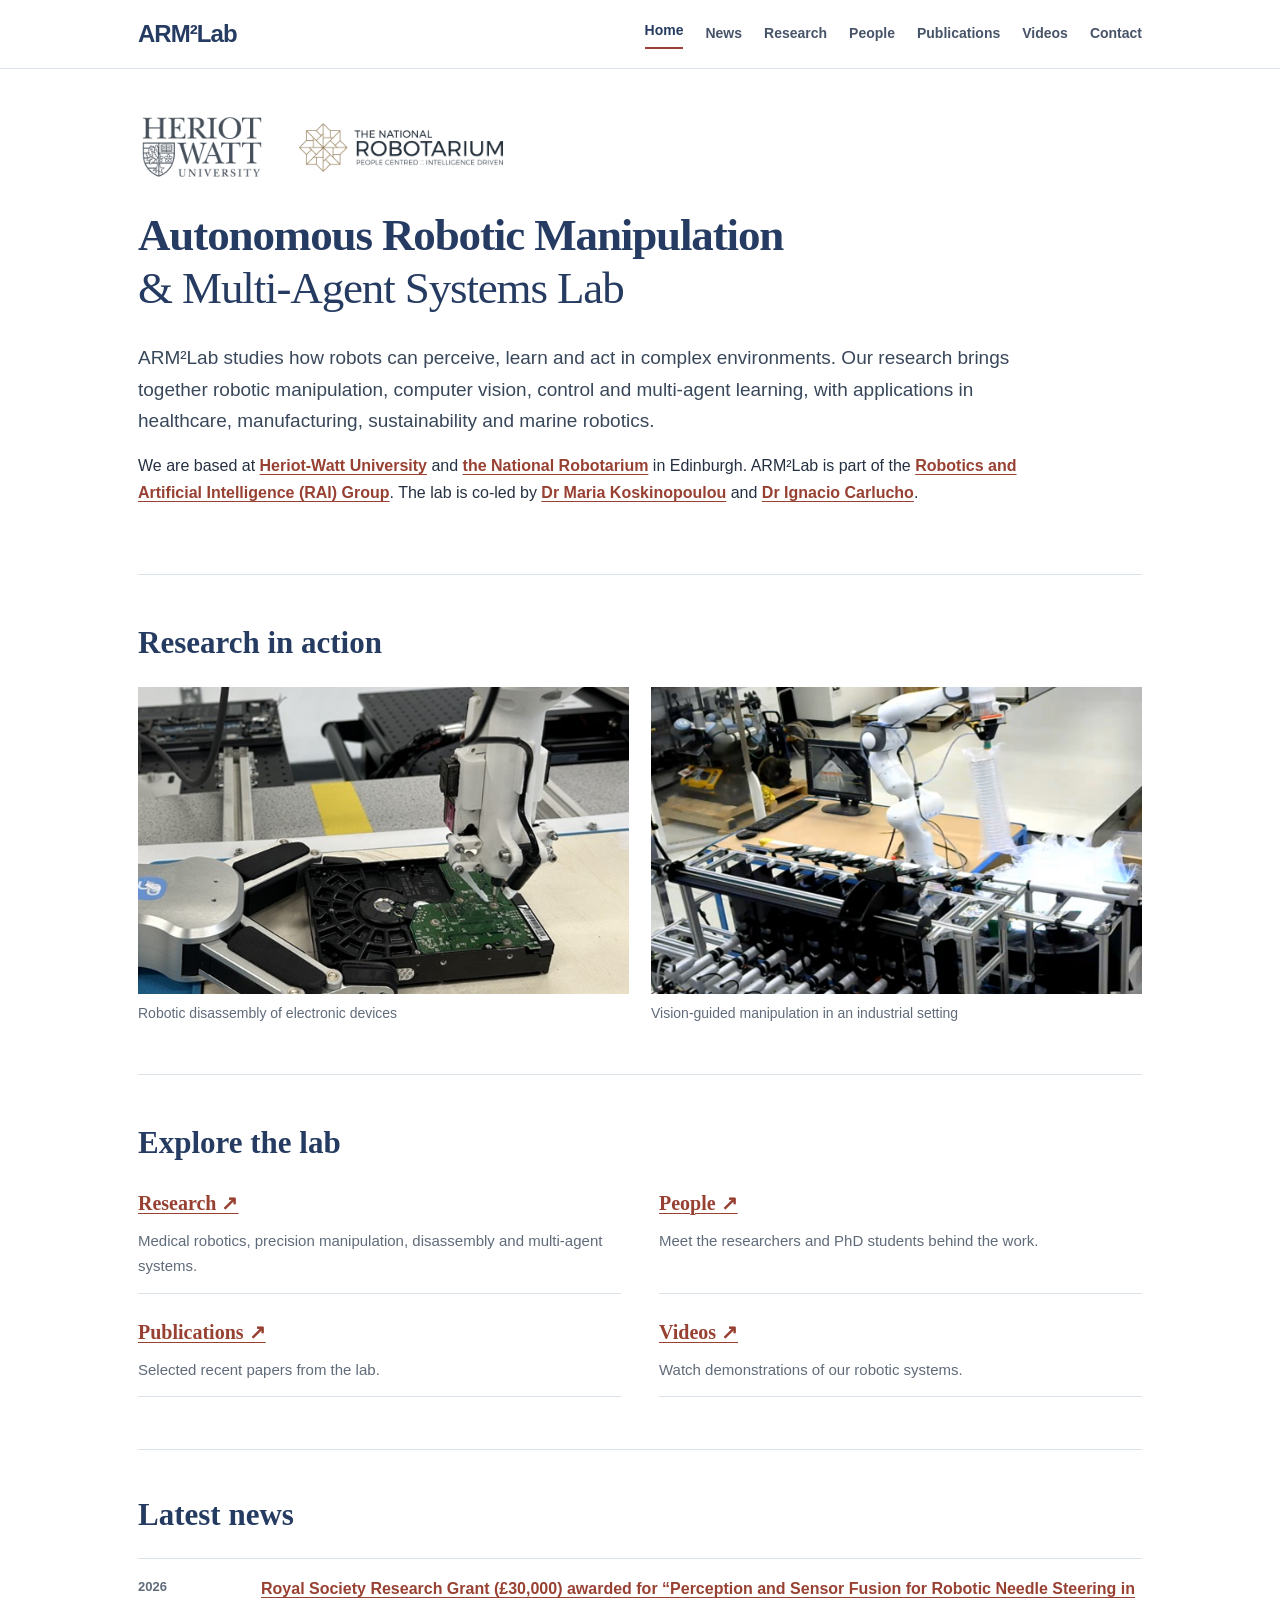
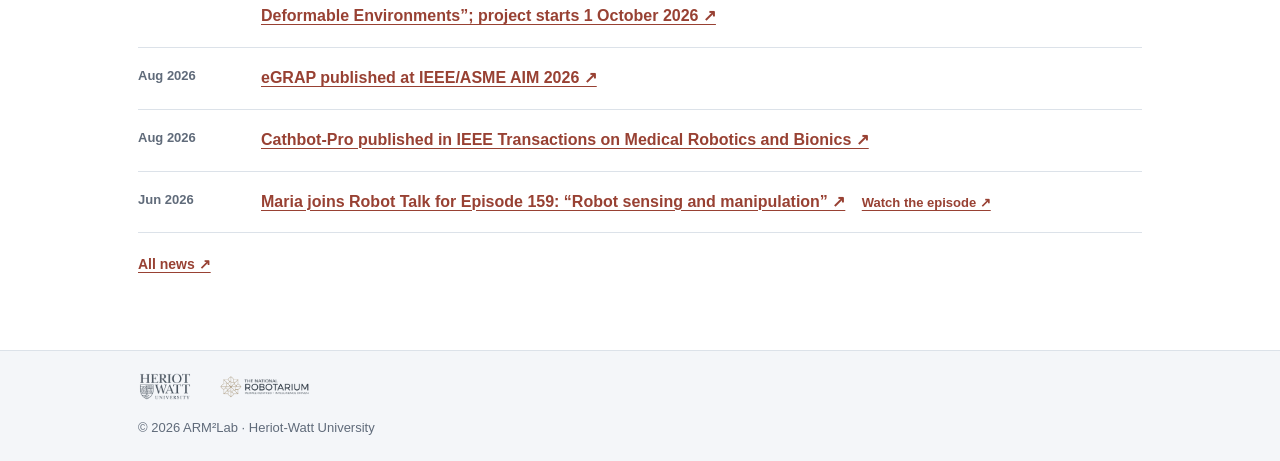
==== commit b619c16d: "Add files via upload" ====
--- a/index.html
+++ b/index.html
@@ -1 +1 @@
-<!doctype html><html lang="en"><head><meta charset="utf-8"><meta name="viewport" content="width=device-width, initial-scale=1"><meta name="description" content="ARM²Lab, the Autonomous Robotic Manipulation and Multi-Agent Systems Lab at Heriot-Watt University and the National Robotarium."><link rel="stylesheet" href="style.css"><title>Home | ARM²Lab</title></head><body><header class="site-header"><div class="container header-inner"><a class="brand" href="index.html">ARM²Lab</a><button class="menu-toggle" aria-label="Open menu" aria-expanded="false">☰</button><nav><a href="index.html" aria-current="page">Home</a><a href="news.html">News</a><a href="research.html">Research</a><a href="people.html">People</a><a href="publications.html">Publications</a><a href="videos.html">Videos</a><a href="contact.html">Contact</a></nav></div></header><main class="container"><section class="intro" id="home"><p class="affiliation">HERIOT-WATT UNIVERSITY · THE NATIONAL ROBOTARIUM</p><h1>Autonomous Robotic Manipulation<br><span>&amp; Multi-Agent Systems Lab</span></h1><p class="intro-text">ARM²Lab studies how robots can perceive, learn and act in complex environments. Our research brings together robotic manipulation, computer vision, control and multi-agent learning, with applications in healthcare, manufacturing, sustainability and marine robotics.</p><p>We are based at <a href="https://www.hw.ac.uk/" target="_blank" rel="noopener">Heriot-Watt University</a> and <a href="https://thenationalrobotarium.com/" target="_blank" rel="noopener">the National Robotarium</a> in Edinburgh. The lab is co-led by <a href="https://researchportal.hw.ac.uk/en/persons/maria-koskinopoulou/" target="_blank" rel="noopener">Dr Maria Koskinopoulou</a> and <a href="https://researchportal.hw.ac.uk/en/persons/ignacio-carlucho/" target="_blank" rel="noopener">Dr Ignacio Carlucho</a>.</p><div class="affiliation-logos" aria-label="Institutional affiliations"><a href="https://www.hw.ac.uk/" target="_blank" rel="noopener" aria-label="Heriot-Watt University"><img class="hwu-logo" src="images/heriot-watt-logo.png" alt="Heriot-Watt University"></a><a href="https://thenationalrobotarium.com/" target="_blank" rel="noopener" aria-label="The National Robotarium"><img class="nr-logo" src="images/national-robotarium-logo.png" alt="The National Robotarium"></a></div></section><section class="home-gallery" aria-labelledby="lab-work-title"><h2 id="lab-work-title">Research in action</h2><div class="home-gallery-grid"><figure><img src="images/disassembly-lab.png" alt="Robotic tooling arm working on an electronic device" loading="lazy"><figcaption>Robotic disassembly of electronic devices</figcaption></figure><figure><img src="images/industrial-robotics-lab.png" alt="Robotic arm working alongside an industrial conveyor setup" loading="lazy"><figcaption>Vision-guided manipulation in an industrial setting</figcaption></figure></div></section><section class="home-links"><h2>Explore the lab</h2><div class="research-grid"><article><h3><a href="research.html">Research ↗</a></h3><p>Medical robotics, precision manipulation, disassembly and multi-agent systems.</p></article><article><h3><a href="people.html">People ↗</a></h3><p>Meet the researchers and PhD students behind the work.</p></article><article><h3><a href="publications.html">Publications ↗</a></h3><p>Selected recent papers from the lab.</p></article><article><h3><a href="videos.html">Videos ↗</a></h3><p>Watch demonstrations of our robotic systems.</p></article></div></section><section class="section"><h2>Latest news</h2><div id="news-list" class="news-list"></div><p class="more-link"><a href="news.html">All news ↗</a></p></section></main><footer><div class="container">© <span id="year"></span> ARM²Lab · Heriot-Watt University</div></footer><script src="data.js"></script><script src="script.js"></script></body></html>+<!doctype html><html lang="en"><head><meta charset="utf-8"><meta name="viewport" content="width=device-width, initial-scale=1"><meta name="description" content="ARM²Lab, the Autonomous Robotic Manipulation and Multi-Agent Systems Lab at Heriot-Watt University and the National Robotarium."><link rel="stylesheet" href="style.css"><title>Home | ARM²Lab</title></head><body><header class="site-header"><div class="container header-inner"><a class="brand" href="index.html">ARM²Lab</a><button class="menu-toggle" aria-label="Open menu" aria-expanded="false">☰</button><nav><a href="index.html" aria-current="page">Home</a><a href="news.html">News</a><a href="research.html">Research</a><a href="people.html">People</a><a href="publications.html">Publications</a><a href="videos.html">Videos</a><a href="contact.html">Contact</a></nav></div></header><main class="container"><section class="intro" id="home"><div class="affiliation-logos" aria-label="Institutional affiliations"><a href="https://www.hw.ac.uk/" target="_blank" rel="noopener" aria-label="Heriot-Watt University"><img class="hwu-logo" src="images/heriot-watt-logo.png" alt="Heriot-Watt University"></a><a href="https://thenationalrobotarium.com/" target="_blank" rel="noopener" aria-label="The National Robotarium"><img class="nr-logo" src="images/national-robotarium-logo.png" alt="The National Robotarium"></a></div><h1>Autonomous Robotic Manipulation<br><span>&amp; Multi-Agent Systems Lab</span></h1><p class="intro-text">ARM²Lab studies how robots can perceive, learn and act in complex environments. Our research brings together robotic manipulation, computer vision, control and multi-agent learning, with applications in healthcare, manufacturing, sustainability and marine robotics.</p><p>We are based at <a href="https://www.hw.ac.uk/" target="_blank" rel="noopener">Heriot-Watt University</a> and <a href="https://thenationalrobotarium.com/" target="_blank" rel="noopener">the National Robotarium</a> in Edinburgh. ARM²Lab is part of the <a href="https://rai.site.hw.ac.uk/" target="_blank" rel="noopener">Robotics and Artificial Intelligence (RAI) Group</a>. The lab is co-led by <a href="https://researchportal.hw.ac.uk/en/persons/maria-koskinopoulou/" target="_blank" rel="noopener">Dr Maria Koskinopoulou</a> and <a href="https://researchportal.hw.ac.uk/en/persons/ignacio-carlucho/" target="_blank" rel="noopener">Dr Ignacio Carlucho</a>.</p></section><section class="home-gallery" aria-labelledby="lab-work-title"><h2 id="lab-work-title">Research in action</h2><div class="home-gallery-grid"><figure><img src="images/disassembly-lab.png" alt="Robotic tooling arm working on an electronic device" loading="lazy"><figcaption>Robotic disassembly of electronic devices</figcaption></figure><figure><img src="images/industrial-robotics-lab.png" alt="Robotic arm working alongside an industrial conveyor setup" loading="lazy"><figcaption>Vision-guided manipulation in an industrial setting</figcaption></figure></div></section><section class="home-links"><h2>Explore the lab</h2><div class="research-grid"><article><h3><a href="research.html">Research ↗</a></h3><p>Medical robotics, precision manipulation, disassembly and multi-agent systems.</p></article><article><h3><a href="people.html">People ↗</a></h3><p>Meet the researchers and PhD students behind the work.</p></article><article><h3><a href="publications.html">Publications ↗</a></h3><p>Selected recent papers from the lab.</p></article><article><h3><a href="videos.html">Videos ↗</a></h3><p>Watch demonstrations of our robotic systems.</p></article></div></section><section class="section"><h2>Latest news</h2><div id="news-list" class="news-list"></div><p class="more-link"><a href="news.html">All news ↗</a></p></section></main><footer><div class="container">© <span id="year"></span> ARM²Lab · Heriot-Watt University</div></footer><script src="data.js"></script><script src="script.js"></script></body></html>
--- a/style.css
+++ b/style.css
@@ -9,3 +9,5 @@
 .affiliation-logos{display:flex;align-items:center;gap:34px;margin-top:28px;padding-top:24px;border-top:1px solid var(--border)}.affiliation-logos a,.footer-logos a{display:inline-flex;align-items:center}.affiliation-logos img{display:block;width:auto;object-fit:contain;max-width:100%}.affiliation-logos .hwu-logo{height:49px}.affiliation-logos .nr-logo{height:44px}.footer-logos{display:flex;align-items:center;gap:28px;margin-bottom:17px}.footer-logos img{display:block;width:auto;height:27px;max-width:100%;object-fit:contain}.footer-logos a:last-child img{height:25px}@media(max-width:650px){.affiliation-logos{gap:18px;flex-wrap:wrap}.affiliation-logos .hwu-logo{height:37px}.affiliation-logos .nr-logo{height:35px}.footer-logos{gap:17px;flex-wrap:wrap}.footer-logos img{height:22px}.footer-logos a:last-child img{height:20px}}
 .leader .leader-photo{width:112px;height:112px;object-fit:cover;border:1px solid var(--border)}.leader .maria-photo{object-position:50% 31%}.leader .ignacio-photo{object-position:50% 28%}@media(max-width:650px){.leader .leader-photo{width:96px;height:96px}}
 .home-gallery{border-top:1px solid var(--border);padding:42px 0 48px}.home-gallery h2{font-size:31px;color:var(--navy);margin:0 0 18px}.home-gallery-grid{display:grid;grid-template-columns:repeat(2,minmax(0,1fr));gap:22px}.home-gallery figure{margin:0}.home-gallery img{display:block;width:100%;aspect-ratio:1.6;object-fit:cover;background:var(--light)}.home-gallery figcaption{font-size:14px;color:var(--muted);margin-top:8px}.news-video-link{display:inline-block;margin-left:12px;font-size:13px;font-weight:600}.undated-honours{padding-top:30px}.undated-honours h2{font-size:23px;margin:0 0 8px}.undated-honours ul{margin:0;padding-left:20px;color:var(--muted)}@media(max-width:650px){.home-gallery-grid{grid-template-columns:1fr}.news-video-link{margin-left:0;display:block}}
+.intro{padding-top:46px}.intro h1{font-size:clamp(33px,3.6vw,45px);max-width:930px}.intro>.affiliation-logos{border:0;margin:0 0 30px;padding:0;gap:32px}.intro>.affiliation-logos .hwu-logo{height:64px}.intro>.affiliation-logos .nr-logo{height:58px}.leader .leader-photo{width:144px;height:144px;border-radius:8px;object-fit:cover}.leader .maria-photo{object-position:50% 29%}.leader .ignacio-photo{object-position:50% 24%}@media(max-width:650px){.intro{padding-top:34px}.intro>.affiliation-logos{gap:20px;margin-bottom:26px}.intro>.affiliation-logos .hwu-logo{height:48px}.intro>.affiliation-logos .nr-logo{height:43px}.leader .leader-photo{width:116px;height:116px}}
+:root{--blue:#984133}main a{font-weight:600;text-decoration:underline;text-decoration-thickness:1px;text-underline-offset:3px}main a:hover{color:#672b2c}nav a{font-weight:600}
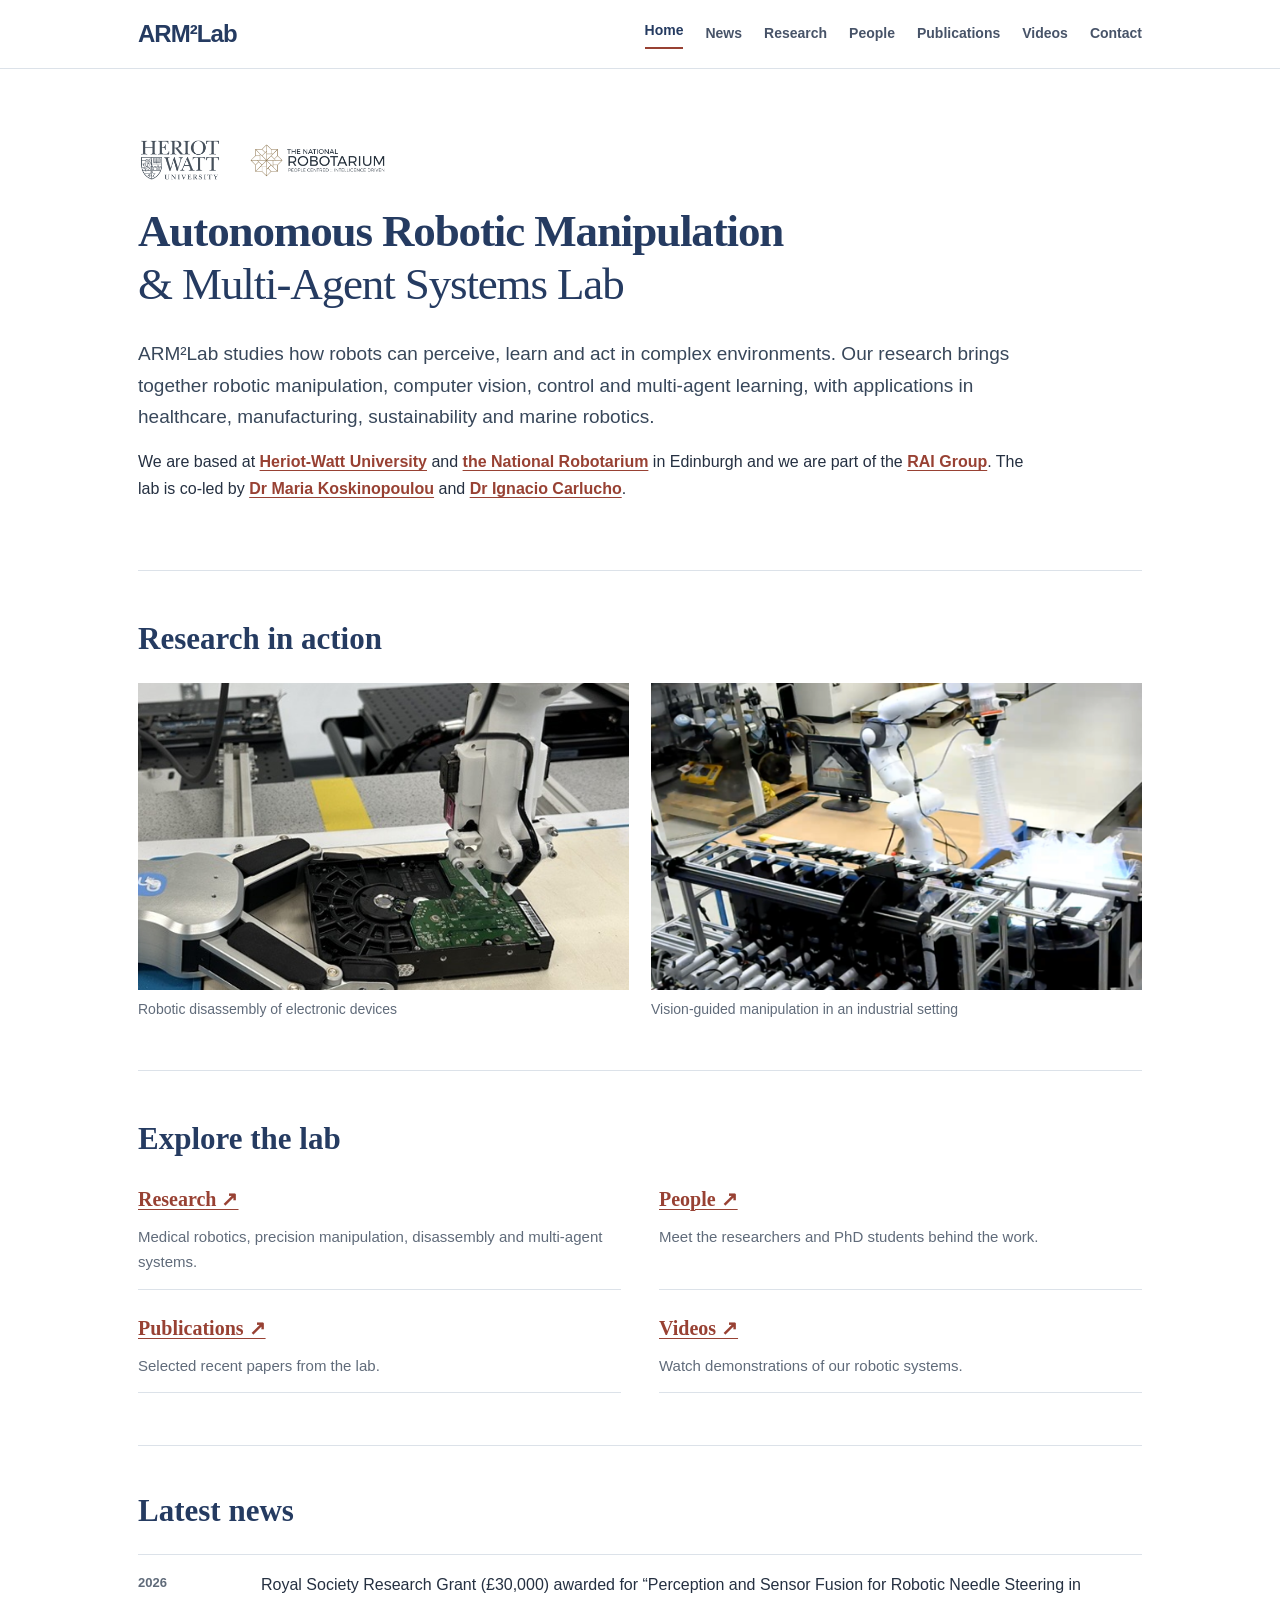
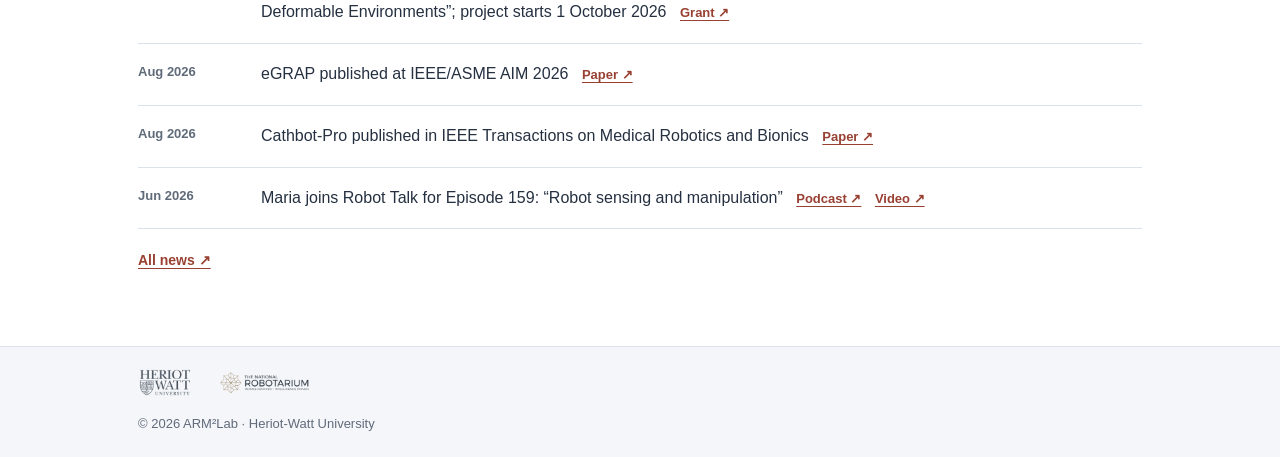
==== commit 2bd71d73: "Add files via upload" ====
--- a/index.html
+++ b/index.html
@@ -1 +1 @@
-<!doctype html><html lang="en"><head><meta charset="utf-8"><meta name="viewport" content="width=device-width, initial-scale=1"><meta name="description" content="ARM²Lab, the Autonomous Robotic Manipulation and Multi-Agent Systems Lab at Heriot-Watt University and the National Robotarium."><link rel="stylesheet" href="style.css"><title>Home | ARM²Lab</title></head><body><header class="site-header"><div class="container header-inner"><a class="brand" href="index.html">ARM²Lab</a><button class="menu-toggle" aria-label="Open menu" aria-expanded="false">☰</button><nav><a href="index.html" aria-current="page">Home</a><a href="news.html">News</a><a href="research.html">Research</a><a href="people.html">People</a><a href="publications.html">Publications</a><a href="videos.html">Videos</a><a href="contact.html">Contact</a></nav></div></header><main class="container"><section class="intro" id="home"><div class="affiliation-logos" aria-label="Institutional affiliations"><a href="https://www.hw.ac.uk/" target="_blank" rel="noopener" aria-label="Heriot-Watt University"><img class="hwu-logo" src="images/heriot-watt-logo.png" alt="Heriot-Watt University"></a><a href="https://thenationalrobotarium.com/" target="_blank" rel="noopener" aria-label="The National Robotarium"><img class="nr-logo" src="images/national-robotarium-logo.png" alt="The National Robotarium"></a></div><h1>Autonomous Robotic Manipulation<br><span>&amp; Multi-Agent Systems Lab</span></h1><p class="intro-text">ARM²Lab studies how robots can perceive, learn and act in complex environments. Our research brings together robotic manipulation, computer vision, control and multi-agent learning, with applications in healthcare, manufacturing, sustainability and marine robotics.</p><p>We are based at <a href="https://www.hw.ac.uk/" target="_blank" rel="noopener">Heriot-Watt University</a> and <a href="https://thenationalrobotarium.com/" target="_blank" rel="noopener">the National Robotarium</a> in Edinburgh. ARM²Lab is part of the <a href="https://rai.site.hw.ac.uk/" target="_blank" rel="noopener">Robotics and Artificial Intelligence (RAI) Group</a>. The lab is co-led by <a href="https://researchportal.hw.ac.uk/en/persons/maria-koskinopoulou/" target="_blank" rel="noopener">Dr Maria Koskinopoulou</a> and <a href="https://researchportal.hw.ac.uk/en/persons/ignacio-carlucho/" target="_blank" rel="noopener">Dr Ignacio Carlucho</a>.</p></section><section class="home-gallery" aria-labelledby="lab-work-title"><h2 id="lab-work-title">Research in action</h2><div class="home-gallery-grid"><figure><img src="images/disassembly-lab.png" alt="Robotic tooling arm working on an electronic device" loading="lazy"><figcaption>Robotic disassembly of electronic devices</figcaption></figure><figure><img src="images/industrial-robotics-lab.png" alt="Robotic arm working alongside an industrial conveyor setup" loading="lazy"><figcaption>Vision-guided manipulation in an industrial setting</figcaption></figure></div></section><section class="home-links"><h2>Explore the lab</h2><div class="research-grid"><article><h3><a href="research.html">Research ↗</a></h3><p>Medical robotics, precision manipulation, disassembly and multi-agent systems.</p></article><article><h3><a href="people.html">People ↗</a></h3><p>Meet the researchers and PhD students behind the work.</p></article><article><h3><a href="publications.html">Publications ↗</a></h3><p>Selected recent papers from the lab.</p></article><article><h3><a href="videos.html">Videos ↗</a></h3><p>Watch demonstrations of our robotic systems.</p></article></div></section><section class="section"><h2>Latest news</h2><div id="news-list" class="news-list"></div><p class="more-link"><a href="news.html">All news ↗</a></p></section></main><footer><div class="container">© <span id="year"></span> ARM²Lab · Heriot-Watt University</div></footer><script src="data.js"></script><script src="script.js"></script></body></html>+<!doctype html><html lang="en"><head><meta charset="utf-8"><meta name="viewport" content="width=device-width, initial-scale=1"><meta name="description" content="ARM²Lab, the Autonomous Robotic Manipulation and Multi-Agent Systems Lab at Heriot-Watt University and the National Robotarium."><link rel="stylesheet" href="style.css"><title>Home | ARM²Lab</title></head><body><header class="site-header"><div class="container header-inner"><a class="brand" href="index.html">ARM²Lab</a><button class="menu-toggle" aria-label="Open menu" aria-expanded="false">☰</button><nav><a href="index.html" aria-current="page">Home</a><a href="news.html">News</a><a href="research.html">Research</a><a href="people.html">People</a><a href="publications.html">Publications</a><a href="videos.html">Videos</a><a href="contact.html">Contact</a></nav></div></header><main class="container"><section class="intro" id="home"><div class="affiliation-logos affiliation-line" aria-label="Heriot-Watt University and the National Robotarium"><a href="https://www.hw.ac.uk/" target="_blank" rel="noopener" aria-label="Heriot-Watt University"><img class="hwu-logo" src="images/heriot-watt-logo.png" alt="Heriot-Watt University"></a><a href="https://thenationalrobotarium.com/" target="_blank" rel="noopener" aria-label="The National Robotarium"><img class="nr-logo" src="images/national-robotarium-logo.png" alt="The National Robotarium"></a></div><h1>Autonomous Robotic Manipulation<br><span>&amp; Multi-Agent Systems Lab</span></h1><p class="intro-text">ARM²Lab studies how robots can perceive, learn and act in complex environments. Our research brings together robotic manipulation, computer vision, control and multi-agent learning, with applications in healthcare, manufacturing, sustainability and marine robotics.</p><p>We are based at <a href="https://www.hw.ac.uk/" target="_blank" rel="noopener">Heriot-Watt University</a> and <a href="https://thenationalrobotarium.com/" target="_blank" rel="noopener">the National Robotarium</a> in Edinburgh and we are part of the <a href="https://rai.site.hw.ac.uk/" target="_blank" rel="noopener">RAI Group</a>. The lab is co-led by <a href="https://researchportal.hw.ac.uk/en/persons/maria-koskinopoulou/" target="_blank" rel="noopener">Dr Maria Koskinopoulou</a> and <a href="https://researchportal.hw.ac.uk/en/persons/ignacio-carlucho/" target="_blank" rel="noopener">Dr Ignacio Carlucho</a>.</p></section><section class="home-gallery" aria-labelledby="lab-work-title"><h2 id="lab-work-title">Research in action</h2><div class="home-gallery-grid"><figure><img src="images/disassembly-lab.png" alt="Robotic tooling arm working on an electronic device" loading="lazy"><figcaption>Robotic disassembly of electronic devices</figcaption></figure><figure><img src="images/industrial-robotics-lab.png" alt="Robotic arm working alongside an industrial conveyor setup" loading="lazy"><figcaption>Vision-guided manipulation in an industrial setting</figcaption></figure></div></section><section class="home-links"><h2>Explore the lab</h2><div class="research-grid"><article><h3><a href="research.html">Research ↗</a></h3><p>Medical robotics, precision manipulation, disassembly and multi-agent systems.</p></article><article><h3><a href="people.html">People ↗</a></h3><p>Meet the researchers and PhD students behind the work.</p></article><article><h3><a href="publications.html">Publications ↗</a></h3><p>Selected recent papers from the lab.</p></article><article><h3><a href="videos.html">Videos ↗</a></h3><p>Watch demonstrations of our robotic systems.</p></article></div></section><section class="section"><h2>Latest news</h2><div id="news-list" class="news-list"></div><p class="more-link"><a href="news.html">All news ↗</a></p></section></main><footer><div class="container">© <span id="year"></span> ARM²Lab · Heriot-Watt University</div></footer><script src="data.js"></script><script src="script.js"></script></body></html>
--- a/style.css
+++ b/style.css
@@ -11,3 +11,4 @@
 .home-gallery{border-top:1px solid var(--border);padding:42px 0 48px}.home-gallery h2{font-size:31px;color:var(--navy);margin:0 0 18px}.home-gallery-grid{display:grid;grid-template-columns:repeat(2,minmax(0,1fr));gap:22px}.home-gallery figure{margin:0}.home-gallery img{display:block;width:100%;aspect-ratio:1.6;object-fit:cover;background:var(--light)}.home-gallery figcaption{font-size:14px;color:var(--muted);margin-top:8px}.news-video-link{display:inline-block;margin-left:12px;font-size:13px;font-weight:600}.undated-honours{padding-top:30px}.undated-honours h2{font-size:23px;margin:0 0 8px}.undated-honours ul{margin:0;padding-left:20px;color:var(--muted)}@media(max-width:650px){.home-gallery-grid{grid-template-columns:1fr}.news-video-link{margin-left:0;display:block}}
 .intro{padding-top:46px}.intro h1{font-size:clamp(33px,3.6vw,45px);max-width:930px}.intro>.affiliation-logos{border:0;margin:0 0 30px;padding:0;gap:32px}.intro>.affiliation-logos .hwu-logo{height:64px}.intro>.affiliation-logos .nr-logo{height:58px}.leader .leader-photo{width:144px;height:144px;border-radius:8px;object-fit:cover}.leader .maria-photo{object-position:50% 29%}.leader .ignacio-photo{object-position:50% 24%}@media(max-width:650px){.intro{padding-top:34px}.intro>.affiliation-logos{gap:20px;margin-bottom:26px}.intro>.affiliation-logos .hwu-logo{height:48px}.intro>.affiliation-logos .nr-logo{height:43px}.leader .leader-photo{width:116px;height:116px}}
 :root{--blue:#984133}main a{font-weight:600;text-decoration:underline;text-decoration-thickness:1px;text-underline-offset:3px}main a:hover{color:#672b2c}nav a{font-weight:600}
+.intro{padding-top:70px}.intro>.affiliation-line{gap:28px;margin:0 0 24px;padding:0;border:0}.intro>.affiliation-line .hwu-logo{height:42px}.intro>.affiliation-line .nr-logo{height:38px}.news-item p{color:var(--text)}.news-item .news-detail-link{display:inline-block;margin-left:9px;font-size:13px;white-space:nowrap}@media(max-width:650px){.intro{padding-top:45px}.intro>.affiliation-line{gap:18px}.intro>.affiliation-line .hwu-logo{height:34px}.intro>.affiliation-line .nr-logo{height:31px}.news-item .news-detail-link{margin-left:7px}}
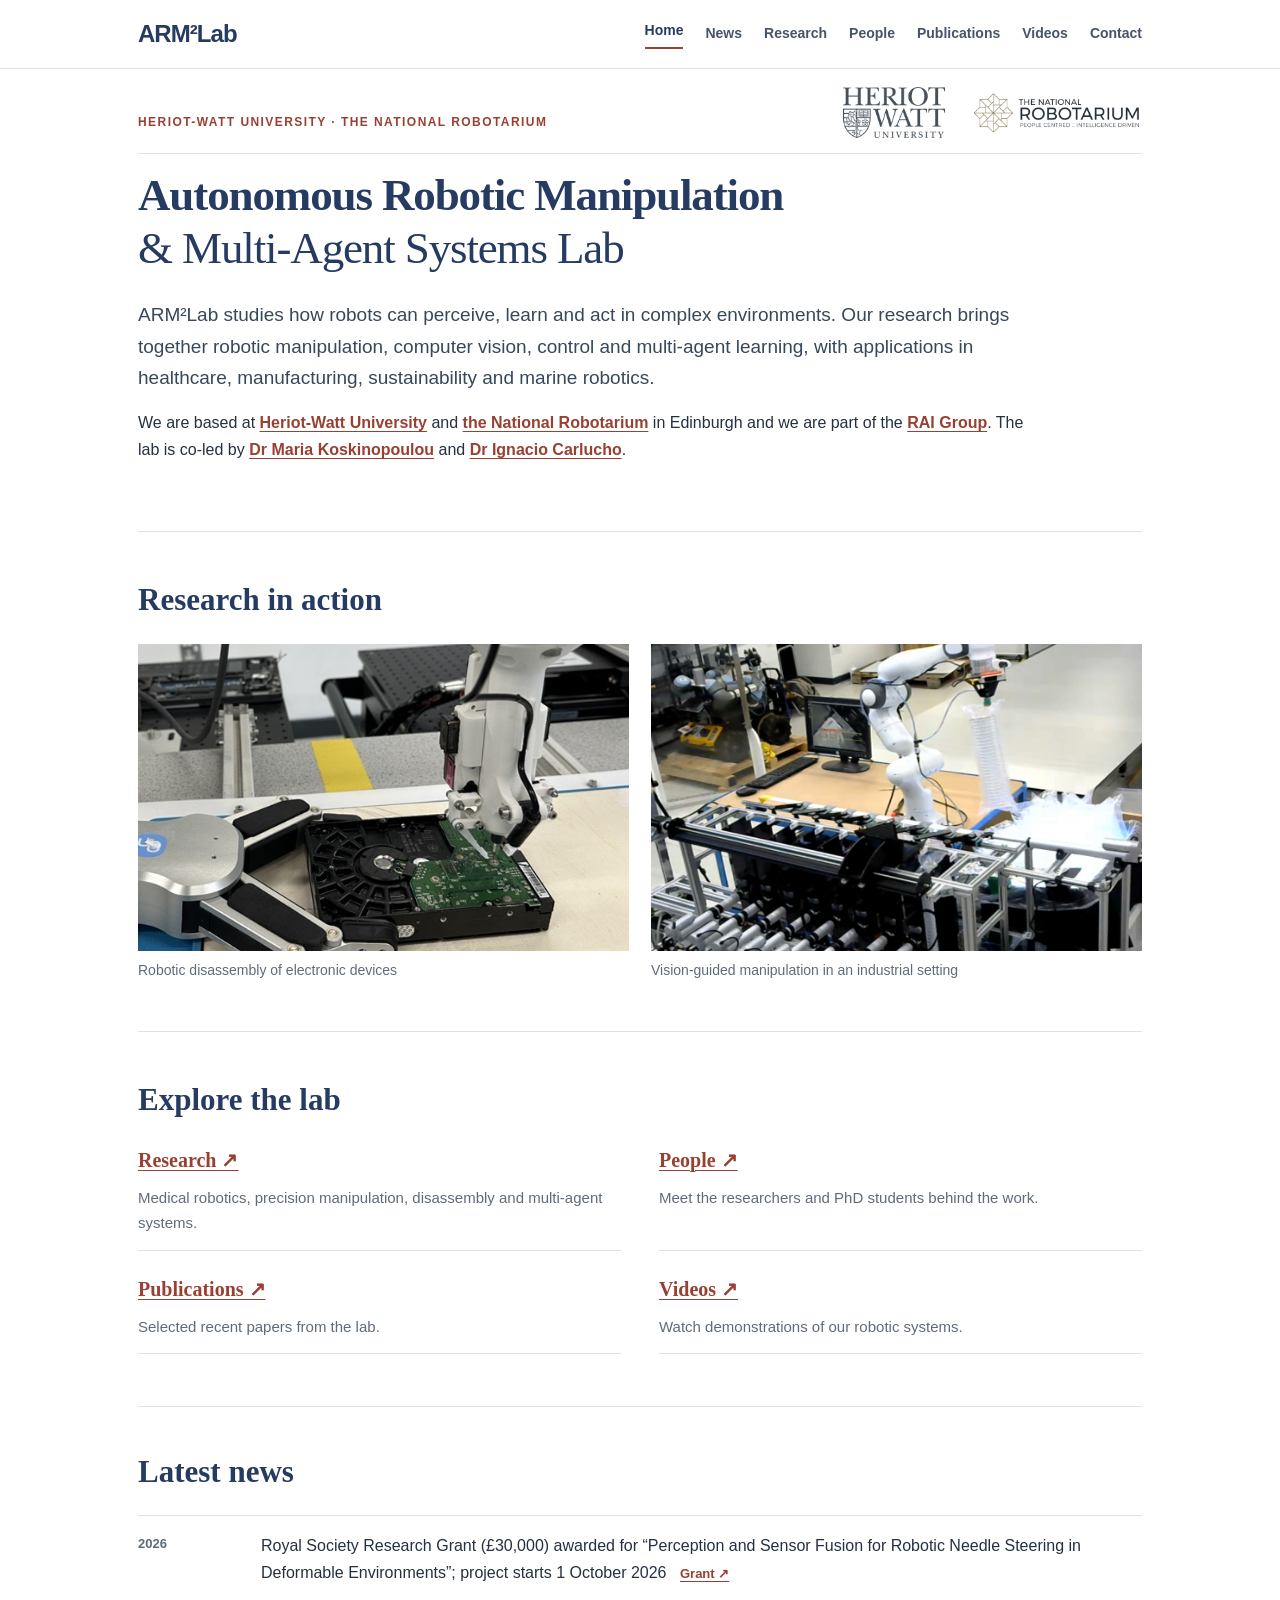
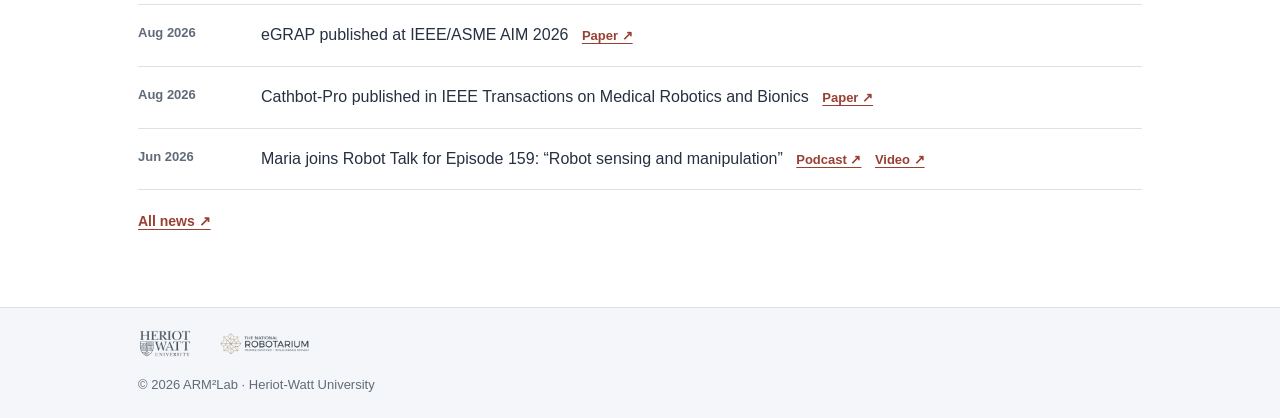
==== commit 8870da3a: "Add files via upload" ====
--- a/index.html
+++ b/index.html
@@ -1 +1 @@
-<!doctype html><html lang="en"><head><meta charset="utf-8"><meta name="viewport" content="width=device-width, initial-scale=1"><meta name="description" content="ARM²Lab, the Autonomous Robotic Manipulation and Multi-Agent Systems Lab at Heriot-Watt University and the National Robotarium."><link rel="stylesheet" href="style.css"><title>Home | ARM²Lab</title></head><body><header class="site-header"><div class="container header-inner"><a class="brand" href="index.html">ARM²Lab</a><button class="menu-toggle" aria-label="Open menu" aria-expanded="false">☰</button><nav><a href="index.html" aria-current="page">Home</a><a href="news.html">News</a><a href="research.html">Research</a><a href="people.html">People</a><a href="publications.html">Publications</a><a href="videos.html">Videos</a><a href="contact.html">Contact</a></nav></div></header><main class="container"><section class="intro" id="home"><div class="affiliation-logos affiliation-line" aria-label="Heriot-Watt University and the National Robotarium"><a href="https://www.hw.ac.uk/" target="_blank" rel="noopener" aria-label="Heriot-Watt University"><img class="hwu-logo" src="images/heriot-watt-logo.png" alt="Heriot-Watt University"></a><a href="https://thenationalrobotarium.com/" target="_blank" rel="noopener" aria-label="The National Robotarium"><img class="nr-logo" src="images/national-robotarium-logo.png" alt="The National Robotarium"></a></div><h1>Autonomous Robotic Manipulation<br><span>&amp; Multi-Agent Systems Lab</span></h1><p class="intro-text">ARM²Lab studies how robots can perceive, learn and act in complex environments. Our research brings together robotic manipulation, computer vision, control and multi-agent learning, with applications in healthcare, manufacturing, sustainability and marine robotics.</p><p>We are based at <a href="https://www.hw.ac.uk/" target="_blank" rel="noopener">Heriot-Watt University</a> and <a href="https://thenationalrobotarium.com/" target="_blank" rel="noopener">the National Robotarium</a> in Edinburgh and we are part of the <a href="https://rai.site.hw.ac.uk/" target="_blank" rel="noopener">RAI Group</a>. The lab is co-led by <a href="https://researchportal.hw.ac.uk/en/persons/maria-koskinopoulou/" target="_blank" rel="noopener">Dr Maria Koskinopoulou</a> and <a href="https://researchportal.hw.ac.uk/en/persons/ignacio-carlucho/" target="_blank" rel="noopener">Dr Ignacio Carlucho</a>.</p></section><section class="home-gallery" aria-labelledby="lab-work-title"><h2 id="lab-work-title">Research in action</h2><div class="home-gallery-grid"><figure><img src="images/disassembly-lab.png" alt="Robotic tooling arm working on an electronic device" loading="lazy"><figcaption>Robotic disassembly of electronic devices</figcaption></figure><figure><img src="images/industrial-robotics-lab.png" alt="Robotic arm working alongside an industrial conveyor setup" loading="lazy"><figcaption>Vision-guided manipulation in an industrial setting</figcaption></figure></div></section><section class="home-links"><h2>Explore the lab</h2><div class="research-grid"><article><h3><a href="research.html">Research ↗</a></h3><p>Medical robotics, precision manipulation, disassembly and multi-agent systems.</p></article><article><h3><a href="people.html">People ↗</a></h3><p>Meet the researchers and PhD students behind the work.</p></article><article><h3><a href="publications.html">Publications ↗</a></h3><p>Selected recent papers from the lab.</p></article><article><h3><a href="videos.html">Videos ↗</a></h3><p>Watch demonstrations of our robotic systems.</p></article></div></section><section class="section"><h2>Latest news</h2><div id="news-list" class="news-list"></div><p class="more-link"><a href="news.html">All news ↗</a></p></section></main><footer><div class="container">© <span id="year"></span> ARM²Lab · Heriot-Watt University</div></footer><script src="data.js"></script><script src="script.js"></script></body></html>+<!doctype html><html lang="en"><head><meta charset="utf-8"><meta name="viewport" content="width=device-width, initial-scale=1"><meta name="description" content="ARM²Lab, the Autonomous Robotic Manipulation and Multi-Agent Systems Lab at Heriot-Watt University and the National Robotarium."><link rel="stylesheet" href="style.css"><title>Home | ARM²Lab</title></head><body><header class="site-header"><div class="container header-inner"><a class="brand" href="index.html">ARM²Lab</a><button class="menu-toggle" aria-label="Open menu" aria-expanded="false">☰</button><nav><a href="index.html" aria-current="page">Home</a><a href="news.html">News</a><a href="research.html">Research</a><a href="people.html">People</a><a href="publications.html">Publications</a><a href="videos.html">Videos</a><a href="contact.html">Contact</a></nav></div></header><main class="container"><section class="intro" id="home"><div class="hero-meta"><p class="affiliation">HERIOT-WATT UNIVERSITY · THE NATIONAL ROBOTARIUM</p><div class="affiliation-logos affiliation-line" aria-label="Heriot-Watt University and the National Robotarium"><a href="https://www.hw.ac.uk/" target="_blank" rel="noopener" aria-label="Heriot-Watt University"><img class="hwu-logo" src="images/heriot-watt-logo.png" alt="Heriot-Watt University"></a><a href="https://thenationalrobotarium.com/" target="_blank" rel="noopener" aria-label="The National Robotarium"><img class="nr-logo" src="images/national-robotarium-logo.png" alt="The National Robotarium"></a></div></div><h1>Autonomous Robotic Manipulation<br><span>&amp; Multi-Agent Systems Lab</span></h1><p class="intro-text">ARM²Lab studies how robots can perceive, learn and act in complex environments. Our research brings together robotic manipulation, computer vision, control and multi-agent learning, with applications in healthcare, manufacturing, sustainability and marine robotics.</p><p>We are based at <a href="https://www.hw.ac.uk/" target="_blank" rel="noopener">Heriot-Watt University</a> and <a href="https://thenationalrobotarium.com/" target="_blank" rel="noopener">the National Robotarium</a> in Edinburgh and we are part of the <a href="https://rai.site.hw.ac.uk/" target="_blank" rel="noopener">RAI Group</a>. The lab is co-led by <a href="https://researchportal.hw.ac.uk/en/persons/maria-koskinopoulou/" target="_blank" rel="noopener">Dr Maria Koskinopoulou</a> and <a href="https://researchportal.hw.ac.uk/en/persons/ignacio-carlucho/" target="_blank" rel="noopener">Dr Ignacio Carlucho</a>.</p></section><section class="home-gallery" aria-labelledby="lab-work-title"><h2 id="lab-work-title">Research in action</h2><div class="home-gallery-grid"><figure><img src="images/disassembly-lab.png" alt="Robotic tooling arm working on an electronic device" loading="lazy"><figcaption>Robotic disassembly of electronic devices</figcaption></figure><figure><img src="images/industrial-robotics-lab.png" alt="Robotic arm working alongside an industrial conveyor setup" loading="lazy"><figcaption>Vision-guided manipulation in an industrial setting</figcaption></figure></div></section><section class="home-links"><h2>Explore the lab</h2><div class="research-grid"><article><h3><a href="research.html">Research ↗</a></h3><p>Medical robotics, precision manipulation, disassembly and multi-agent systems.</p></article><article><h3><a href="people.html">People ↗</a></h3><p>Meet the researchers and PhD students behind the work.</p></article><article><h3><a href="publications.html">Publications ↗</a></h3><p>Selected recent papers from the lab.</p></article><article><h3><a href="videos.html">Videos ↗</a></h3><p>Watch demonstrations of our robotic systems.</p></article></div></section><section class="section"><h2>Latest news</h2><div id="news-list" class="news-list"></div><p class="more-link"><a href="news.html">All news ↗</a></p></section></main><footer><div class="container">© <span id="year"></span> ARM²Lab · Heriot-Watt University</div></footer><script src="data.js"></script><script src="script.js"></script></body></html>
--- a/style.css
+++ b/style.css
@@ -12,3 +12,5 @@
 .intro{padding-top:46px}.intro h1{font-size:clamp(33px,3.6vw,45px);max-width:930px}.intro>.affiliation-logos{border:0;margin:0 0 30px;padding:0;gap:32px}.intro>.affiliation-logos .hwu-logo{height:64px}.intro>.affiliation-logos .nr-logo{height:58px}.leader .leader-photo{width:144px;height:144px;border-radius:8px;object-fit:cover}.leader .maria-photo{object-position:50% 29%}.leader .ignacio-photo{object-position:50% 24%}@media(max-width:650px){.intro{padding-top:34px}.intro>.affiliation-logos{gap:20px;margin-bottom:26px}.intro>.affiliation-logos .hwu-logo{height:48px}.intro>.affiliation-logos .nr-logo{height:43px}.leader .leader-photo{width:116px;height:116px}}
 :root{--blue:#984133}main a{font-weight:600;text-decoration:underline;text-decoration-thickness:1px;text-underline-offset:3px}main a:hover{color:#672b2c}nav a{font-weight:600}
 .intro{padding-top:70px}.intro>.affiliation-line{gap:28px;margin:0 0 24px;padding:0;border:0}.intro>.affiliation-line .hwu-logo{height:42px}.intro>.affiliation-line .nr-logo{height:38px}.news-item p{color:var(--text)}.news-item .news-detail-link{display:inline-block;margin-left:9px;font-size:13px;white-space:nowrap}@media(max-width:650px){.intro{padding-top:45px}.intro>.affiliation-line{gap:18px}.intro>.affiliation-line .hwu-logo{height:34px}.intro>.affiliation-line .nr-logo{height:31px}.news-item .news-detail-link{margin-left:7px}}
+.intro{padding-top:16px}.hero-meta{display:flex;align-items:flex-end;justify-content:space-between;gap:24px;border-bottom:1px solid var(--border);padding:0 0 13px;margin:0 0 15px}.hero-meta .affiliation{margin:0 0 8px;white-space:nowrap}.hero-meta .affiliation-logos{display:flex;align-items:center;gap:24px;margin:0;padding:0;border:0;flex:none}.hero-meta .hwu-logo{height:55px}.hero-meta .nr-logo{height:47px}.intro h1{margin-bottom:25px}@media(max-width:760px){.hero-meta{align-items:flex-start;flex-direction:column;gap:12px}.hero-meta .affiliation{white-space:normal;margin:0}.hero-meta .hwu-logo{height:45px}.hero-meta .nr-logo{height:39px}}@media(max-width:650px){.intro{padding-top:18px}.hero-meta .affiliation-logos{gap:18px}.hero-meta .hwu-logo{height:40px}.hero-meta .nr-logo{height:35px}}
+.intro{max-width:none}.intro>p{max-width:890px}
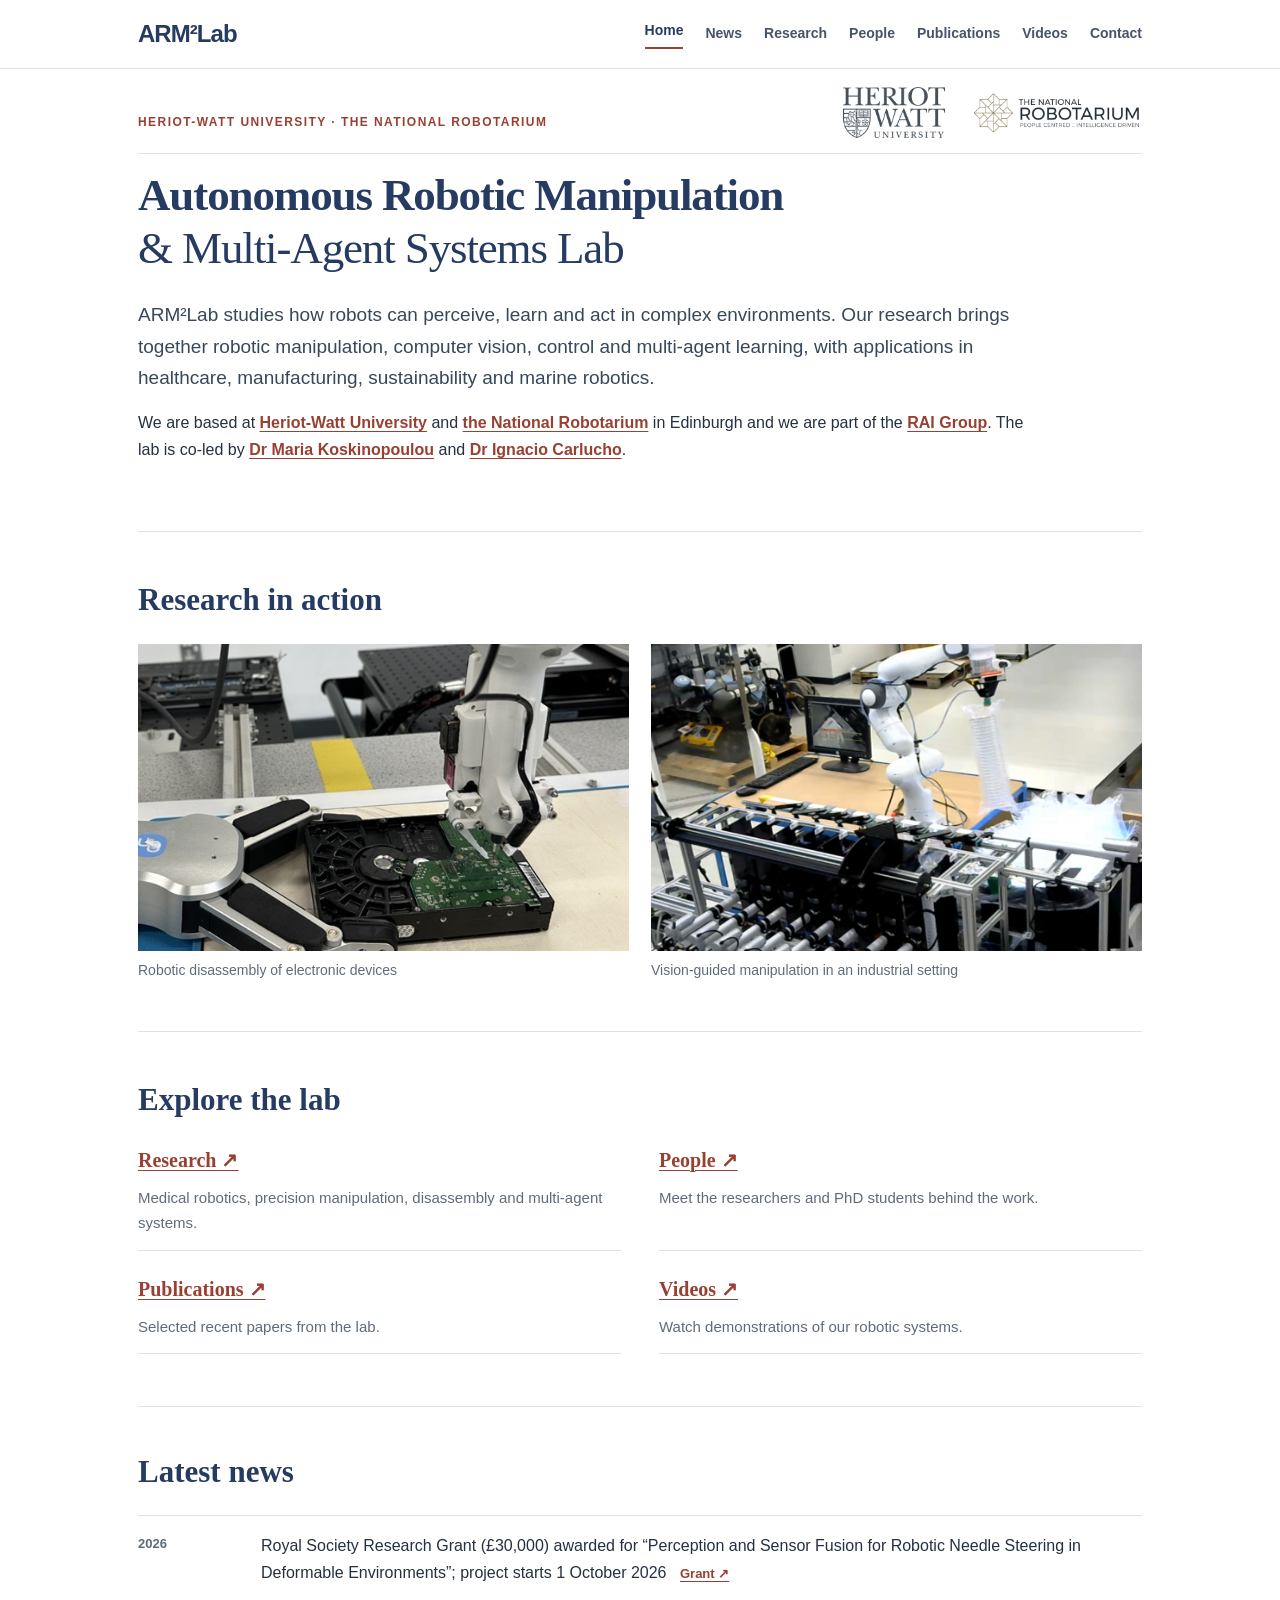
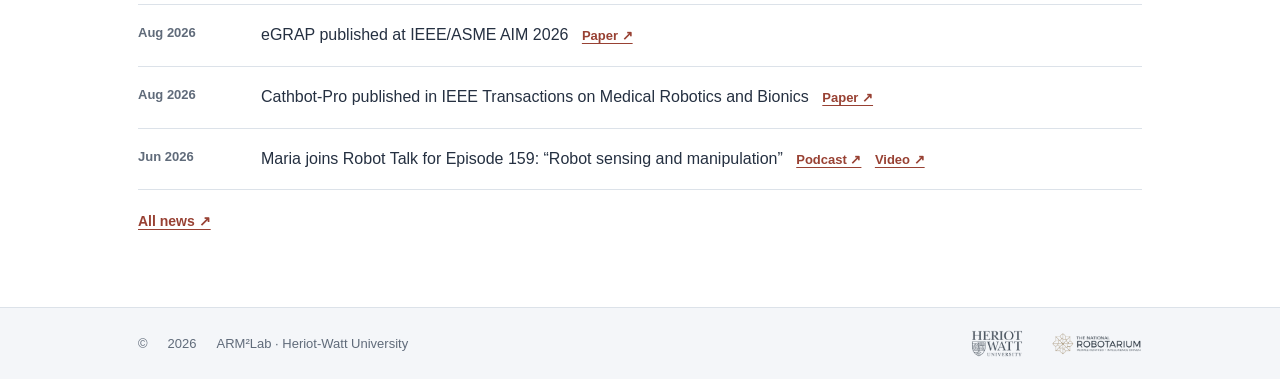
==== commit 1fad5d6c: "Add files via upload" ====
--- a/index.html
+++ b/index.html
@@ -1 +1,11 @@
-<!doctype html><html lang="en"><head><meta charset="utf-8"><meta name="viewport" content="width=device-width, initial-scale=1"><meta name="description" content="ARM²Lab, the Autonomous Robotic Manipulation and Multi-Agent Systems Lab at Heriot-Watt University and the National Robotarium."><link rel="stylesheet" href="style.css"><title>Home | ARM²Lab</title></head><body><header class="site-header"><div class="container header-inner"><a class="brand" href="index.html">ARM²Lab</a><button class="menu-toggle" aria-label="Open menu" aria-expanded="false">☰</button><nav><a href="index.html" aria-current="page">Home</a><a href="news.html">News</a><a href="research.html">Research</a><a href="people.html">People</a><a href="publications.html">Publications</a><a href="videos.html">Videos</a><a href="contact.html">Contact</a></nav></div></header><main class="container"><section class="intro" id="home"><div class="hero-meta"><p class="affiliation">HERIOT-WATT UNIVERSITY · THE NATIONAL ROBOTARIUM</p><div class="affiliation-logos affiliation-line" aria-label="Heriot-Watt University and the National Robotarium"><a href="https://www.hw.ac.uk/" target="_blank" rel="noopener" aria-label="Heriot-Watt University"><img class="hwu-logo" src="images/heriot-watt-logo.png" alt="Heriot-Watt University"></a><a href="https://thenationalrobotarium.com/" target="_blank" rel="noopener" aria-label="The National Robotarium"><img class="nr-logo" src="images/national-robotarium-logo.png" alt="The National Robotarium"></a></div></div><h1>Autonomous Robotic Manipulation<br><span>&amp; Multi-Agent Systems Lab</span></h1><p class="intro-text">ARM²Lab studies how robots can perceive, learn and act in complex environments. Our research brings together robotic manipulation, computer vision, control and multi-agent learning, with applications in healthcare, manufacturing, sustainability and marine robotics.</p><p>We are based at <a href="https://www.hw.ac.uk/" target="_blank" rel="noopener">Heriot-Watt University</a> and <a href="https://thenationalrobotarium.com/" target="_blank" rel="noopener">the National Robotarium</a> in Edinburgh and we are part of the <a href="https://rai.site.hw.ac.uk/" target="_blank" rel="noopener">RAI Group</a>. The lab is co-led by <a href="https://researchportal.hw.ac.uk/en/persons/maria-koskinopoulou/" target="_blank" rel="noopener">Dr Maria Koskinopoulou</a> and <a href="https://researchportal.hw.ac.uk/en/persons/ignacio-carlucho/" target="_blank" rel="noopener">Dr Ignacio Carlucho</a>.</p></section><section class="home-gallery" aria-labelledby="lab-work-title"><h2 id="lab-work-title">Research in action</h2><div class="home-gallery-grid"><figure><img src="images/disassembly-lab.png" alt="Robotic tooling arm working on an electronic device" loading="lazy"><figcaption>Robotic disassembly of electronic devices</figcaption></figure><figure><img src="images/industrial-robotics-lab.png" alt="Robotic arm working alongside an industrial conveyor setup" loading="lazy"><figcaption>Vision-guided manipulation in an industrial setting</figcaption></figure></div></section><section class="home-links"><h2>Explore the lab</h2><div class="research-grid"><article><h3><a href="research.html">Research ↗</a></h3><p>Medical robotics, precision manipulation, disassembly and multi-agent systems.</p></article><article><h3><a href="people.html">People ↗</a></h3><p>Meet the researchers and PhD students behind the work.</p></article><article><h3><a href="publications.html">Publications ↗</a></h3><p>Selected recent papers from the lab.</p></article><article><h3><a href="videos.html">Videos ↗</a></h3><p>Watch demonstrations of our robotic systems.</p></article></div></section><section class="section"><h2>Latest news</h2><div id="news-list" class="news-list"></div><p class="more-link"><a href="news.html">All news ↗</a></p></section></main><footer><div class="container">© <span id="year"></span> ARM²Lab · Heriot-Watt University</div></footer><script src="data.js"></script><script src="script.js"></script></body></html>+<!doctype html><html lang="en"><head><meta charset="utf-8"><meta name="viewport" content="width=device-width, initial-scale=1"><meta name="description" content="ARM²Lab, the Autonomous Robotic Manipulation and Multi-Agent Systems Lab at Heriot-Watt University and the National Robotarium."><link rel="stylesheet" href="style.css"><title>Home | ARM²Lab</title><style>
+/* Keep the home-page affiliation row intact even when a browser caches an older style.css. */
+.intro{max-width:none;padding-top:16px}.intro>p{max-width:890px}
+.hero-meta{display:flex;align-items:flex-end;justify-content:space-between;gap:24px;border-bottom:1px solid #dce2e9;padding:0 0 13px;margin:0 0 15px}
+.hero-meta .affiliation{margin:0 0 8px;white-space:nowrap}
+.hero-meta .affiliation-logos{display:flex;align-items:center;gap:24px;margin:0;padding:0;border:0;flex:none}
+.hero-meta .hwu-logo{height:55px;width:auto}.hero-meta .nr-logo{height:47px;width:auto}
+.intro h1{font-size:clamp(33px,3.6vw,45px);max-width:930px;margin-bottom:25px}
+@media(max-width:760px){.hero-meta{align-items:flex-start;flex-direction:column;gap:12px}.hero-meta .affiliation{white-space:normal;margin:0}.hero-meta .hwu-logo{height:45px}.hero-meta .nr-logo{height:39px}}
+@media(max-width:650px){.intro{padding-top:18px}.hero-meta .affiliation-logos{gap:18px}.hero-meta .hwu-logo{height:40px}.hero-meta .nr-logo{height:35px}}
+</style><link rel="icon" type="image/png" href="images/favicon.png"><meta property="og:type" content="website"><meta property="og:title" content="Home · ARM²Lab"><meta property="og:description" content="Research in robotic manipulation, computer vision and multi-agent systems at Heriot-Watt University and the National Robotarium."><meta property="og:url" content="https://kskmar.github.io/arm2lab/"><meta property="og:image" content="https://kskmar.github.io/arm2lab/images/social-preview.png"><meta property="og:image:width" content="1200"><meta property="og:image:height" content="630"><meta name="twitter:card" content="summary_large_image"></head><body><header class="site-header"><div class="container header-inner"><a class="brand" href="index.html">ARM²Lab</a><button class="menu-toggle" aria-label="Open menu" aria-expanded="false">☰</button><nav><a href="index.html" aria-current="page">Home</a><a href="news.html">News</a><a href="research.html">Research</a><a href="people.html">People</a><a href="publications.html">Publications</a><a href="videos.html">Videos</a><a href="contact.html">Contact</a></nav></div></header><main class="container"><section class="intro" id="home"><div class="hero-meta"><p class="affiliation">HERIOT-WATT UNIVERSITY · THE NATIONAL ROBOTARIUM</p><div class="affiliation-logos affiliation-line" aria-label="Heriot-Watt University and the National Robotarium"><a href="https://www.hw.ac.uk/" target="_blank" rel="noopener" aria-label="Heriot-Watt University"><img class="hwu-logo" src="images/heriot-watt-logo.png" alt="Heriot-Watt University"></a><a href="https://thenationalrobotarium.com/" target="_blank" rel="noopener" aria-label="The National Robotarium"><img class="nr-logo" src="images/national-robotarium-logo.png" alt="The National Robotarium"></a></div></div><h1>Autonomous Robotic Manipulation<br><span>&amp; Multi-Agent Systems Lab</span></h1><p class="intro-text">ARM²Lab studies how robots can perceive, learn and act in complex environments. Our research brings together robotic manipulation, computer vision, control and multi-agent learning, with applications in healthcare, manufacturing, sustainability and marine robotics.</p><p>We are based at <a href="https://www.hw.ac.uk/" target="_blank" rel="noopener">Heriot-Watt University</a> and <a href="https://thenationalrobotarium.com/" target="_blank" rel="noopener">the National Robotarium</a> in Edinburgh and we are part of the <a href="https://rai.site.hw.ac.uk/" target="_blank" rel="noopener">RAI Group</a>. The lab is co-led by <a href="https://researchportal.hw.ac.uk/en/persons/maria-koskinopoulou/" target="_blank" rel="noopener">Dr Maria Koskinopoulou</a> and <a href="https://researchportal.hw.ac.uk/en/persons/ignacio-carlucho/" target="_blank" rel="noopener">Dr Ignacio Carlucho</a>.</p></section><section class="home-gallery" aria-labelledby="lab-work-title"><h2 id="lab-work-title">Research in action</h2><div class="home-gallery-grid"><figure><img src="images/disassembly-lab.png" alt="Robotic tooling arm working on an electronic device" loading="lazy"><figcaption>Robotic disassembly of electronic devices</figcaption></figure><figure><img src="images/industrial-robotics-lab.png" alt="Robotic arm working alongside an industrial conveyor setup" loading="lazy"><figcaption>Vision-guided manipulation in an industrial setting</figcaption></figure></div></section><section class="home-links"><h2>Explore the lab</h2><div class="research-grid"><article><h3><a href="research.html">Research ↗</a></h3><p>Medical robotics, precision manipulation, disassembly and multi-agent systems.</p></article><article><h3><a href="people.html">People ↗</a></h3><p>Meet the researchers and PhD students behind the work.</p></article><article><h3><a href="publications.html">Publications ↗</a></h3><p>Selected recent papers from the lab.</p></article><article><h3><a href="videos.html">Videos ↗</a></h3><p>Watch demonstrations of our robotic systems.</p></article></div></section><section class="section"><h2>Latest news</h2><div id="news-list" class="news-list"></div><p class="more-link"><a href="news.html">All news ↗</a></p></section></main><footer><div class="container">© <span id="year"></span> ARM²Lab · Heriot-Watt University</div></footer><script src="data.js"></script><script src="script.js"></script></body></html>
--- a/style.css
+++ b/style.css
@@ -14,3 +14,6 @@
 .intro{padding-top:70px}.intro>.affiliation-line{gap:28px;margin:0 0 24px;padding:0;border:0}.intro>.affiliation-line .hwu-logo{height:42px}.intro>.affiliation-line .nr-logo{height:38px}.news-item p{color:var(--text)}.news-item .news-detail-link{display:inline-block;margin-left:9px;font-size:13px;white-space:nowrap}@media(max-width:650px){.intro{padding-top:45px}.intro>.affiliation-line{gap:18px}.intro>.affiliation-line .hwu-logo{height:34px}.intro>.affiliation-line .nr-logo{height:31px}.news-item .news-detail-link{margin-left:7px}}
 .intro{padding-top:16px}.hero-meta{display:flex;align-items:flex-end;justify-content:space-between;gap:24px;border-bottom:1px solid var(--border);padding:0 0 13px;margin:0 0 15px}.hero-meta .affiliation{margin:0 0 8px;white-space:nowrap}.hero-meta .affiliation-logos{display:flex;align-items:center;gap:24px;margin:0;padding:0;border:0;flex:none}.hero-meta .hwu-logo{height:55px}.hero-meta .nr-logo{height:47px}.intro h1{margin-bottom:25px}@media(max-width:760px){.hero-meta{align-items:flex-start;flex-direction:column;gap:12px}.hero-meta .affiliation{white-space:normal;margin:0}.hero-meta .hwu-logo{height:45px}.hero-meta .nr-logo{height:39px}}@media(max-width:650px){.intro{padding-top:18px}.hero-meta .affiliation-logos{gap:18px}.hero-meta .hwu-logo{height:40px}.hero-meta .nr-logo{height:35px}}
 .intro{max-width:none}.intro>p{max-width:890px}
+footer .container{display:flex;align-items:center;justify-content:space-between;gap:20px;flex-wrap:wrap}
+footer .footer-logos{order:1;margin:0 0 0 auto;justify-content:flex-end}
+@media(max-width:650px){footer .container{align-items:flex-start}footer .footer-logos{gap:14px}}
